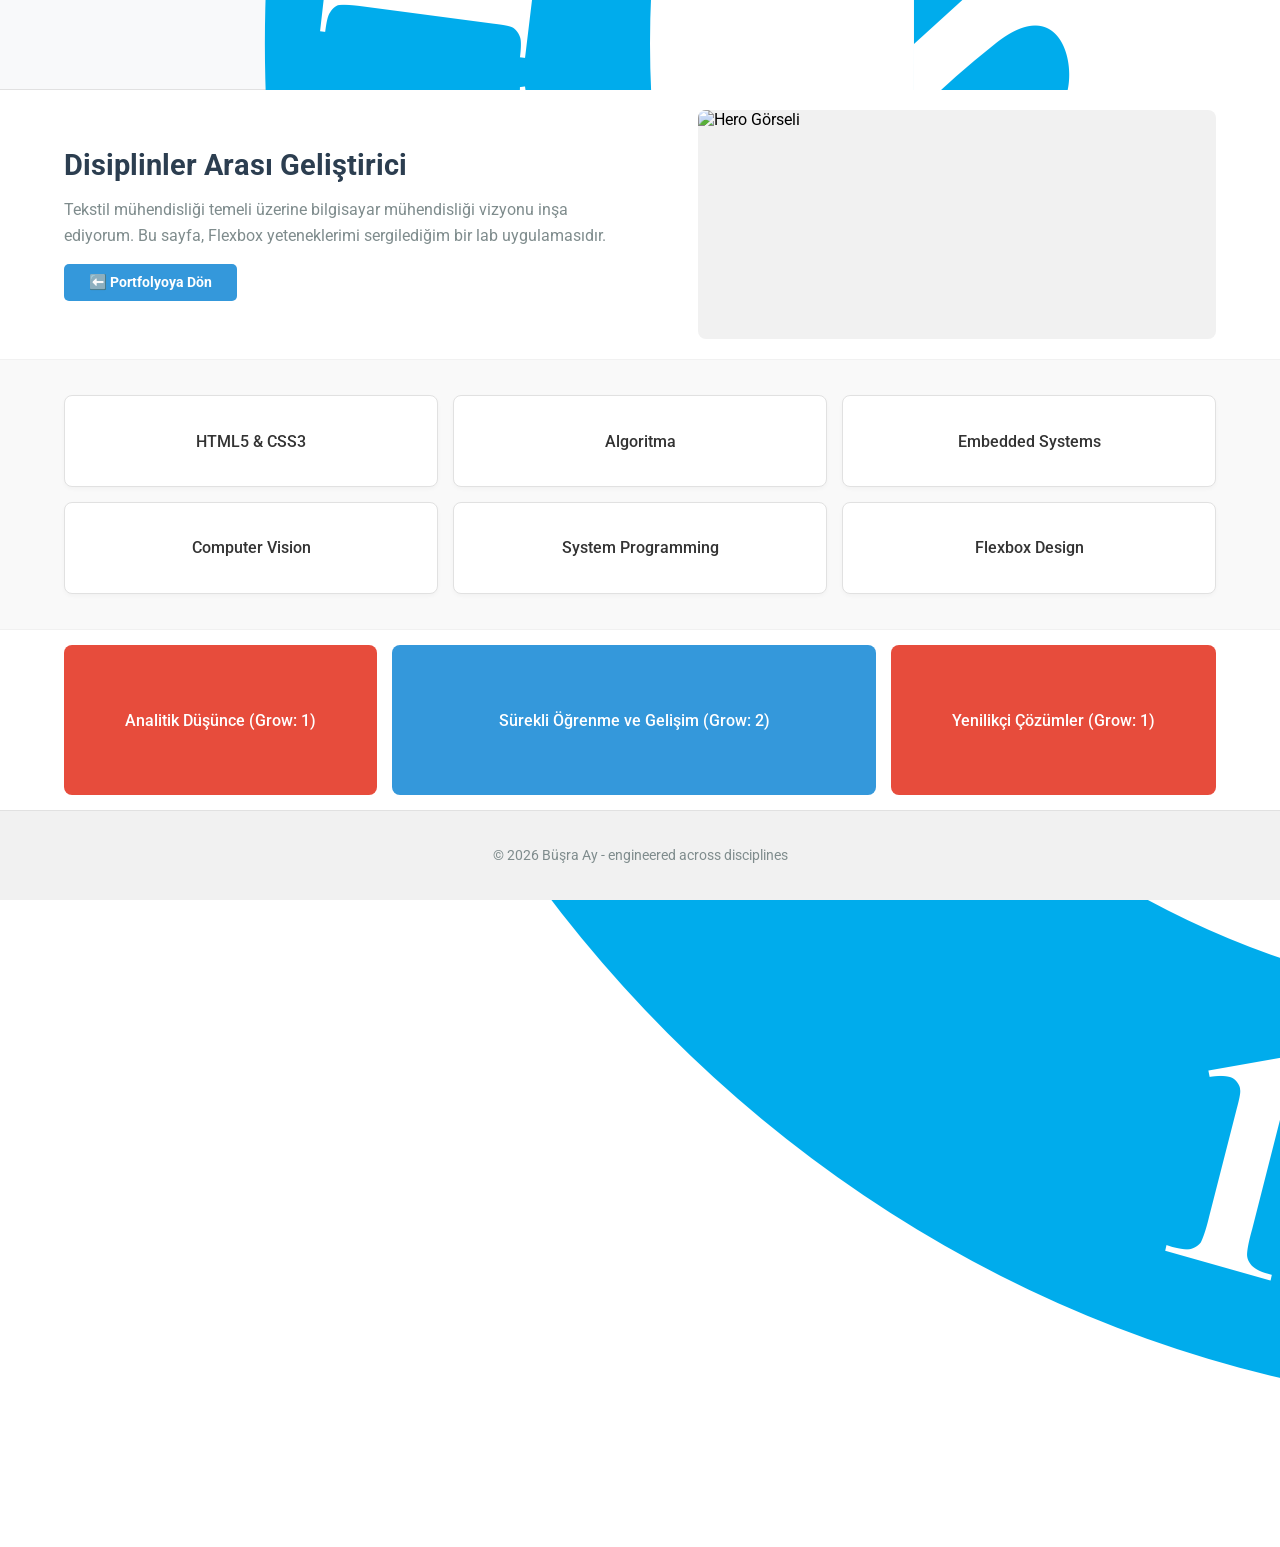
==== flexbox_odev/index.html @ cd92b3b5 "Update index.html" ====
<!DOCTYPE html>
<html lang="tr">
<head>
    <meta charset="UTF-8">
    <meta name="viewport" content="width=device-width, initial-scale=1.0">
    <title>Flexbox Lab Uygulaması - Büşra Ay</title>
    <link rel="stylesheet" href="style.css">
    <link href="https://fonts.googleapis.com/css2?family=Roboto:wght@300;400;500;700&display=swap" rel="stylesheet">
</head>
<body>

    <div class="wrapper">
        
        <nav class="navbar">
            <div class="logo">
                <a href="../index.html">
                    <img src="marmara_logo.png" alt="Marmara Üniversitesi Logosu">
                </a>
            </div>
            <ul class="nav-links">
                <li><a href="../index.html">Ana Sayfa</a></li>
                <li><a href="../about.html">Hakkımda</a></li>
                <li><a href="../interests.html">İlgi Alanları</a></li>
                <li><a href="../contact.html">İletişim</a></li>
            </ul>
        </nav>

        <section class="hero">
            <div class="hero-content">
                <h1>Disiplinler Arası Geliştirici</h1>
                <p>Tekstil mühendisliği temeli üzerine bilgisayar mühendisliği vizyonu inşa ediyorum. Bu sayfa, Flexbox yeteneklerimi sergilediğim bir lab uygulamasıdır.</p>
                <a href="../index.html" class="back-btn">⬅️ Portfolyoya Dön</a>
            </div>
            <div class="hero-placeholder">
                <img src="hero-gorsel.jpg" alt="Hero Görseli">
            </div>
        </section>

        <section class="cards">
            <div class="card">HTML5 & CSS3</div>
            <div class="card">Algoritma</div>
            <div class="card">Embedded Systems</div>
            <div class="card">Computer Vision</div>
            <div class="card">System Programming</div>
            <div class="card">Flexbox Design</div>
        </section>

        <section class="grow-section">
            <div class="box1">Analitik Düşünce (Grow: 1)</div>
            <div class="box2">Sürekli Öğrenme ve Gelişim (Grow: 2)</div>
            <div class="box3">Yenilikçi Çözümler (Grow: 1)</div>
        </section>

        <footer class="footer">
            <p>&copy; 2026 Büşra Ay - engineered across disciplines</p>
        </footer>

    </div>

</body>
</html>
---- flexbox_odev/style.css ----
/* --- Genel Sıfırlama ve Modern Yazı Tipi --- */
* {
    margin: 0;
    padding: 0;
    box-sizing: border-box;
    font-family: 'Roboto', sans-serif;
}

/* --- GENEL ZORUNLU ŞART (WHITE THEME) --- */
.wrapper {
    display: flex;
    flex-direction: column; /* Dikey yerleşim */
    height: 100vh; /* Ekran yüksekliğine sığma */
    background-color: #ffffff; /* Ferah beyaz arka plan */
}

/* --- 1) NAVBAR (MODERN WHITE THEME) --- */
.navbar {
    display: flex;
    justify-content: space-between; /* Solda logo sağda linkler */
    align-items: center;
    height: 10vh;
    background-color: #f8f9fa; /* Hafif, açık gri arka plan */
    color: #333; /* Koyu metin */
    padding: 0 5%;
    border-bottom: 1px solid #e1e1e1; /* İnce bir ayrım çizgisi */
    box-shadow: 0 2px 4px rgba(0,0,0,0.05); /* Çok hafif gölge */
}

/* --- LOGO KISITLAMASI (Sihrin Gerçekleştiği Yer) --- */
.logo {
    display: flex;
    align-items: center;
    height: 7vh; /* Navbar'dan (10vh) daha küçük bir kutu açtık */
}

.logo img {
    height: 100%; /* Resim bu 7vh'lik kutuyu asla geçemez */
    width: auto; 
    object-fit: contain; /* Logonun orantılı küçülmesini garanti eder */
}

.nav-links {
    display: flex;
    list-style: none;
    gap: 25px;
}

.nav-links a {
    color: #333; /* Koyu metin */
    text-decoration: none;
    font-weight: 500;
    transition: color 0.3s ease;
}

.nav-links a:hover {
    color: #3498db; /* Üzerine gelince mavi olur */
}

/* --- 2) HERO (İki Kolon) --- */
.hero {
    display: flex;
    flex-direction: row;
    justify-content: space-between;
    align-items: stretch; /* Görsel kutusu yüksekliği esner */
    height: 30vh;
    background-color: #ffffff; /* Saf beyaz */
    padding: 20px 5%;
    border-bottom: 1px solid #f1f1f1;
}

.hero-content {
    flex-basis: 50%;
    display: flex;
    flex-direction: column;
    justify-content: center;
    align-items: flex-start;
    gap: 15px;
}

.hero-content h1 {
    font-weight: 700;
    color: #2c3e50;
    font-size: 1.8rem;
}

.hero-content p {
    color: #7f8c8d;
    line-height: 1.6;
    font-size: 1rem;
}

.hero-placeholder {
    flex-basis: 45%;
    background-color: #f1f1f1; /* Hafif açık gri görsel kutusu */
    display: flex;
    justify-content: center;
    align-items: center;
    overflow: hidden; /* Resim taşarsa gizler */
    border-radius: 8px; /* Hafif yuvarlama */
}

.hero-placeholder img {
    width: 100%;
    height: 100%;
    object-fit: cover; /* Fotoğrafı ezmeden o kutuya mükemmel sığdırır */
}

/* --- GERİ DÖN BUTONU TASARIMI --- */
.back-btn {
    display: inline-block;
    padding: 10px 25px;
    background-color: #3498db; /* Mavi */
    color: white;
    text-decoration: none;
    border-radius: 5px;
    font-weight: bold;
    transition: background-color 0.3s, transform 0.2s; /* Üzerine gelince efekt */
    font-size: 0.9rem;
}

.back-btn:hover {
    background-color: #2980b9; /* Üzerine gelince rengi biraz koyulaşır */
    transform: translateY(-2px); /* Hafifçe yukarı kalkar */
}

/* --- 3) KARTLAR BÖLÜMÜ (MODERN WHITE) --- */
.cards {
    display: flex;
    flex-wrap: wrap; /* Sığmazsa alt satıra geçer */
    gap: 15px; /* Gap kullanımı */
    height: 30vh;
    padding: 20px 5%;
    background-color: #f9f9f9; /* Çok hafif açık gri arka plan */
    align-content: center;
    justify-content: center;
    border-bottom: 1px solid #f1f1f1;
}

.card {
    background-color: #ffffff; /* Saf beyaz kartlar */
    color: #333; /* Koyu metin */
    display: flex;
    justify-content: center;
    align-items: center;
    flex: 1 1 calc(33.333% - 15px); /* 3 sütunlu yapı */
    height: 40%;
    border-radius: 8px;
    box-shadow: 0 2px 4px rgba(0,0,0,0.03); /* Çok hafif gölge */
    border: 1px solid #e1e1e1;
    font-weight: 500;
}

/* --- 4) FLEX GROW UYGULAMA (MODERN WHITE) --- */
.grow-section {
    display: flex;
    align-items: stretch; /* Yükseklik esner */
    height: 20vh;
    background-color: #ffffff; /* Saf beyaz */
    padding: 15px 5%;
    gap: 15px;
}

.box1, .box2, .box3 {
    display: flex;
    justify-content: center;
    align-items: center;
    color: white;
    text-align: center;
    padding: 15px;
    border-radius: 8px;
    font-weight: 500;
}

.box1 { flex-grow: 1; background-color: #e74c3c; } /* Kutu 1 - Coral */
.box2 { flex-grow: 2; background-color: #3498db; } /* Kutu 2 - Mavi (2 kat büyür) */
.box3 { flex-grow: 1; background-color: #e74c3c; } /* Kutu 3 - Coral */

/* --- 5) FOOTER (MODERN WHITE THEME) --- */
.footer {
    display: flex;
    justify-content: center; /* Yatay ortalama */
    align-items: center; /* Dikey ortalama */
    height: 10vh;
    background-color: #f1f1f1; /* Hafif açık gri arka plan */
    color: #7f8c8d; /* Koyu gri metin */
    border-top: 1px solid #e1e1e1;
    font-size: 0.9rem;
}
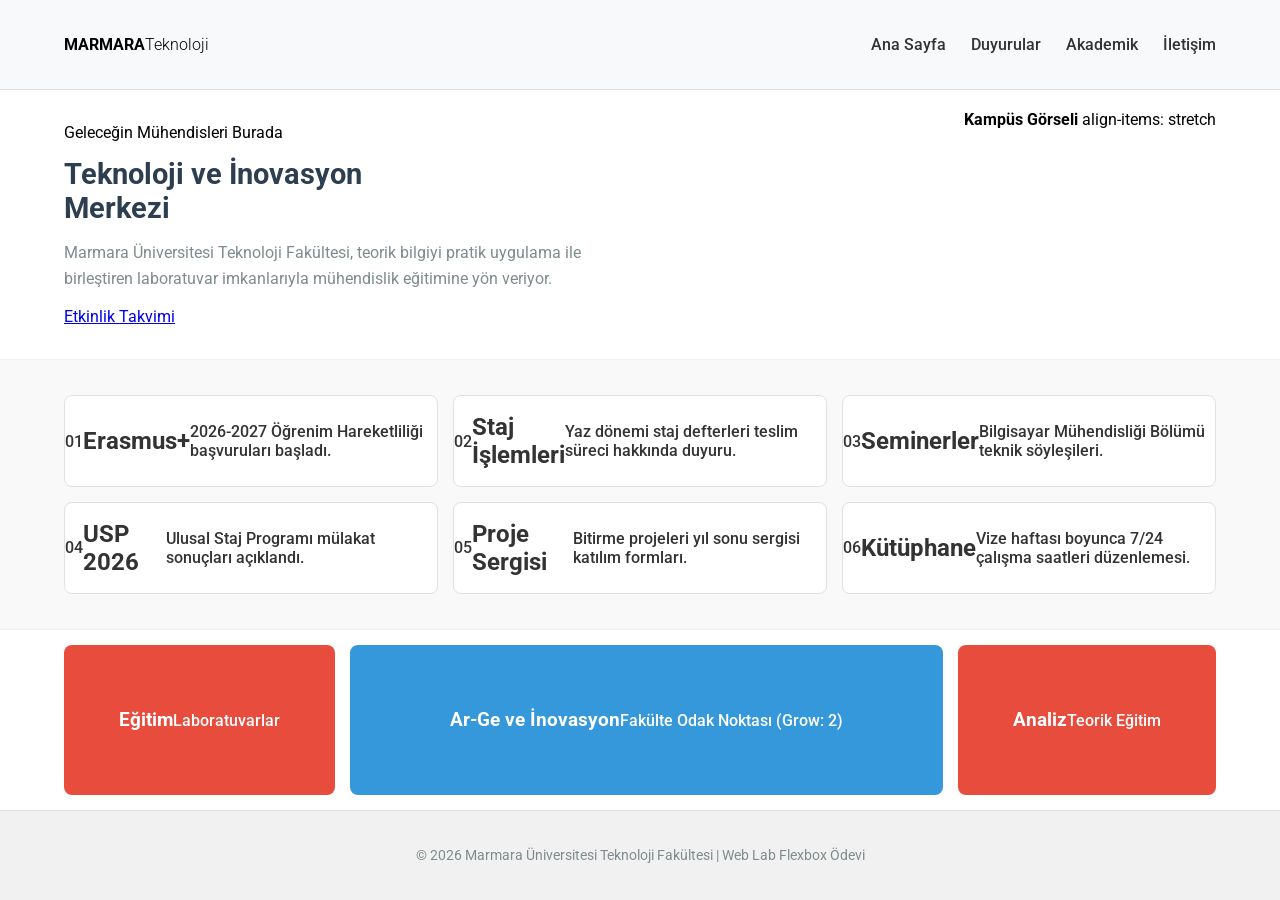
==== commit d2e49481: "Update index.html" ====
--- a/flexbox_odev/index.html
+++ b/flexbox_odev/index.html
@@ -3,59 +3,97 @@
 <head>
     <meta charset="UTF-8">
     <meta name="viewport" content="width=device-width, initial-scale=1.0">
-    <title>Flexbox Lab Uygulaması - Büşra Ay</title>
+    <title>Marmara Üniversitesi | Teknoloji Fakültesi Flexbox Lab</title>
     <link rel="stylesheet" href="style.css">
-    <link href="https://fonts.googleapis.com/css2?family=Roboto:wght@300;400;500;700&display=swap" rel="stylesheet">
+    <link href="https://fonts.googleapis.com/css2?family=Roboto:wght@300;400;500;700;900&display=swap" rel="stylesheet">
 </head>
 <body>
-
     <div class="wrapper">
         
         <nav class="navbar">
             <div class="logo">
-                <a href="../index.html">
-                    <img src="marmara_logo.png" alt="Marmara Üniversitesi Logosu">
+                <a href="../index.html" style="text-decoration: none; color: inherit;">
+                    <strong>MARMARA</strong> <span style="font-weight: 300;">Teknoloji</span>
                 </a>
             </div>
             <ul class="nav-links">
                 <li><a href="../index.html">Ana Sayfa</a></li>
-                <li><a href="../about.html">Hakkımda</a></li>
-                <li><a href="../interests.html">İlgi Alanları</a></li>
-                <li><a href="../contact.html">İletişim</a></li>
+                <li><a href="#">Duyurular</a></li>
+                <li><a href="#">Akademik</a></li>
+                <li><a href="#">İletişim</a></li>
             </ul>
         </nav>
 
         <section class="hero">
             <div class="hero-content">
-                <h1>Disiplinler Arası Geliştirici</h1>
-                <p>Tekstil mühendisliği temeli üzerine bilgisayar mühendisliği vizyonu inşa ediyorum. Bu sayfa, Flexbox yeteneklerimi sergilediğim bir lab uygulamasıdır.</p>
-                <a href="../index.html" class="back-btn">⬅️ Portfolyoya Dön</a>
+                <span class="hero-tag">Geleceğin Mühendisleri Burada</span>
+                <h1>Teknoloji ve İnovasyon <br>Merkezi</h1>
+                <p>
+                    Marmara Üniversitesi Teknoloji Fakültesi, teorik bilgiyi pratik uygulama ile 
+                    birleştiren laboratuvar imkanlarıyla mühendislik eğitimine yön veriyor.
+                </p>
+                <a href="#" class="hero-btn">Etkinlik Takvimi</a>
             </div>
-            <div class="hero-placeholder">
-                <img src="hero-gorsel.jpg" alt="Hero Görseli">
+            <div class="hero-visual">
+                <div class="placeholder-content">
+                    <strong>Kampüs Görseli</strong>
+                    <span>align-items: stretch</span>
+                </div>
             </div>
         </section>
 
         <section class="cards">
-            <div class="card">HTML5 & CSS3</div>
-            <div class="card">Algoritma</div>
-            <div class="card">Embedded Systems</div>
-            <div class="card">Computer Vision</div>
-            <div class="card">System Programming</div>
-            <div class="card">Flexbox Design</div>
+            <article class="card">
+                <span class="card-no">01</span>
+                <h2>Erasmus+</h2>
+                <p>2026-2027 Öğrenim Hareketliliği başvuruları başladı.</p>
+            </article>
+            <article class="card">
+                <span class="card-no">02</span>
+                <h2>Staj İşlemleri</h2>
+                <p>Yaz dönemi staj defterleri teslim süreci hakkında duyuru.</p>
+            </article>
+            <article class="card">
+                <span class="card-no">03</span>
+                <h2>Seminerler</h2>
+                <p>Bilgisayar Mühendisliği Bölümü teknik söyleşileri.</p>
+            </article>
+            <article class="card">
+                <span class="card-no">04</span>
+                <h2>USP 2026</h2>
+                <p>Ulusal Staj Programı mülakat sonuçları açıklandı.</p>
+            </article>
+            <article class="card">
+                <span class="card-no">05</span>
+                <h2>Proje Sergisi</h2>
+                <p>Bitirme projeleri yıl sonu sergisi katılım formları.</p>
+            </article>
+            <article class="card">
+                <span class="card-no">06</span>
+                <h2>Kütüphane</h2>
+                <p>Vize haftası boyunca 7/24 çalışma saatleri düzenlemesi.</p>
+            </article>
         </section>
 
         <section class="grow-section">
-            <div class="box1">Analitik Düşünce (Grow: 1)</div>
-            <div class="box2">Sürekli Öğrenme ve Gelişim (Grow: 2)</div>
-            <div class="box3">Yenilikçi Çözümler (Grow: 1)</div>
+            <div class="grow-box box1">
+                <h3>Eğitim</h3>
+                <p>Laboratuvarlar</p>
+            </div>
+            <div class="grow-box box2">
+                <h3>Ar-Ge ve İnovasyon</h3>
+                <p>Fakülte Odak Noktası (Grow: 2)</p>
+            </div>
+            <div class="grow-box box3">
+                <h3>Analiz</h3>
+                <p>Teorik Eğitim</p>
+            </div>
         </section>
 
         <footer class="footer">
-            <p>&copy; 2026 Büşra Ay - engineered across disciplines</p>
+            <p>© 2026 Marmara Üniversitesi Teknoloji Fakültesi | Web Lab Flexbox Ödevi</p>
         </footer>
 
     </div>
-
 </body>
 </html>
--- a/flexbox_odev/style.css
+++ b/flexbox_odev/style.css
@@ -1,4 +1,4 @@
-/* --- Genel Sıfırlama ve Modern Yazı Tipi --- */
+/* --- Genel Sıfırlama --- */
 * {
     margin: 0;
     padding: 0;
@@ -6,38 +6,43 @@
     font-family: 'Roboto', sans-serif;
 }
 
-/* --- GENEL ZORUNLU ŞART (WHITE THEME) --- */
+/* --- GENEL ZORUNLU ŞART (BEYAZ TEMA) --- */
 .wrapper {
     display: flex;
-    flex-direction: column; /* Dikey yerleşim */
-    height: 100vh; /* Ekran yüksekliğine sığma */
-    background-color: #ffffff; /* Ferah beyaz arka plan */
+    flex-direction: column;
+    height: 100vh;
+    background-color: #ffffff;
 }
 
-/* --- 1) NAVBAR (MODERN WHITE THEME) --- */
+/* --- 1) NAVBAR --- */
 .navbar {
     display: flex;
-    justify-content: space-between; /* Solda logo sağda linkler */
+    justify-content: space-between;
     align-items: center;
     height: 10vh;
-    background-color: #f8f9fa; /* Hafif, açık gri arka plan */
-    color: #333; /* Koyu metin */
+    background-color: #f8f9fa;
     padding: 0 5%;
-    border-bottom: 1px solid #e1e1e1; /* İnce bir ayrım çizgisi */
-    box-shadow: 0 2px 4px rgba(0,0,0,0.05); /* Çok hafif gölge */
+    border-bottom: 1px solid #e1e1e1;
+    box-shadow: 0 2px 4px rgba(0,0,0,0.05);
 }
 
-/* --- LOGO KISITLAMASI (Sihrin Gerçekleştiği Yer) --- */
+/* --- LOGO İÇİN KESİN VE BOZULMAZ ÇÖZÜM --- */
 .logo {
     display: flex;
     align-items: center;
-    height: 7vh; /* Navbar'dan (10vh) daha küçük bir kutu açtık */
+    height: 100%; /* Navbar'ın yüksekliğini alır */
+}
+
+.logo a {
+    display: flex;
+    align-items: center;
+    height: 100%;
 }
 
 .logo img {
-    height: 100%; /* Resim bu 7vh'lik kutuyu asla geçemez */
-    width: auto; 
-    object-fit: contain; /* Logonun orantılı küçülmesini garanti eder */
+    max-height: 7vh; /* Logo ne olursa olsun 7vh'den büyük olamaz! */
+    width: auto;
+    object-fit: contain;
 }
 
 .nav-links {
@@ -47,14 +52,14 @@
 }
 
 .nav-links a {
-    color: #333; /* Koyu metin */
+    color: #333;
     text-decoration: none;
     font-weight: 500;
-    transition: color 0.3s ease;
+    transition: color 0.3s;
 }
 
 .nav-links a:hover {
-    color: #3498db; /* Üzerine gelince mavi olur */
+    color: #3498db;
 }
 
 /* --- 2) HERO (İki Kolon) --- */
@@ -62,9 +67,9 @@
     display: flex;
     flex-direction: row;
     justify-content: space-between;
-    align-items: stretch; /* Görsel kutusu yüksekliği esner */
+    align-items: stretch;
     height: 30vh;
-    background-color: #ffffff; /* Saf beyaz */
+    background-color: #ffffff;
     padding: 20px 5%;
     border-bottom: 1px solid #f1f1f1;
 }
@@ -79,84 +84,79 @@
 }
 
 .hero-content h1 {
-    font-weight: 700;
+    font-size: 1.8rem;
     color: #2c3e50;
-    font-size: 1.8rem;
 }
 
 .hero-content p {
     color: #7f8c8d;
     line-height: 1.6;
-    font-size: 1rem;
+}
+
+/* GERİ DÖN BUTONU */
+.back-btn {
+    display: inline-block;
+    padding: 10px 20px;
+    background-color: #3498db;
+    color: white;
+    text-decoration: none;
+    border-radius: 5px;
+    font-weight: bold;
+    transition: background-color 0.3s;
+}
+
+.back-btn:hover {
+    background-color: #2980b9;
 }
 
 .hero-placeholder {
     flex-basis: 45%;
-    background-color: #f1f1f1; /* Hafif açık gri görsel kutusu */
+    background-color: #f1f1f1;
     display: flex;
     justify-content: center;
     align-items: center;
-    overflow: hidden; /* Resim taşarsa gizler */
-    border-radius: 8px; /* Hafif yuvarlama */
+    overflow: hidden;
+    border-radius: 8px;
 }
 
 .hero-placeholder img {
     width: 100%;
     height: 100%;
-    object-fit: cover; /* Fotoğrafı ezmeden o kutuya mükemmel sığdırır */
+    object-fit: cover;
 }
 
-/* --- GERİ DÖN BUTONU TASARIMI --- */
-.back-btn {
-    display: inline-block;
-    padding: 10px 25px;
-    background-color: #3498db; /* Mavi */
-    color: white;
-    text-decoration: none;
-    border-radius: 5px;
-    font-weight: bold;
-    transition: background-color 0.3s, transform 0.2s; /* Üzerine gelince efekt */
-    font-size: 0.9rem;
-}
-
-.back-btn:hover {
-    background-color: #2980b9; /* Üzerine gelince rengi biraz koyulaşır */
-    transform: translateY(-2px); /* Hafifçe yukarı kalkar */
-}
-
-/* --- 3) KARTLAR BÖLÜMÜ (MODERN WHITE) --- */
+/* --- 3) KARTLAR BÖLÜMÜ --- */
 .cards {
     display: flex;
-    flex-wrap: wrap; /* Sığmazsa alt satıra geçer */
-    gap: 15px; /* Gap kullanımı */
+    flex-wrap: wrap;
+    gap: 15px;
     height: 30vh;
     padding: 20px 5%;
-    background-color: #f9f9f9; /* Çok hafif açık gri arka plan */
+    background-color: #f9f9f9;
     align-content: center;
     justify-content: center;
     border-bottom: 1px solid #f1f1f1;
 }
 
 .card {
-    background-color: #ffffff; /* Saf beyaz kartlar */
-    color: #333; /* Koyu metin */
+    background-color: #ffffff;
+    color: #333;
     display: flex;
     justify-content: center;
     align-items: center;
-    flex: 1 1 calc(33.333% - 15px); /* 3 sütunlu yapı */
+    flex: 1 1 calc(33.333% - 15px);
     height: 40%;
     border-radius: 8px;
-    box-shadow: 0 2px 4px rgba(0,0,0,0.03); /* Çok hafif gölge */
     border: 1px solid #e1e1e1;
     font-weight: 500;
 }
 
-/* --- 4) FLEX GROW UYGULAMA (MODERN WHITE) --- */
+/* --- 4) FLEX GROW UYGULAMA --- */
 .grow-section {
     display: flex;
-    align-items: stretch; /* Yükseklik esner */
+    align-items: stretch;
     height: 20vh;
-    background-color: #ffffff; /* Saf beyaz */
+    background-color: #ffffff;
     padding: 15px 5%;
     gap: 15px;
 }
@@ -167,23 +167,23 @@
     align-items: center;
     color: white;
     text-align: center;
-    padding: 15px;
+    padding: 10px;
     border-radius: 8px;
     font-weight: 500;
 }
 
-.box1 { flex-grow: 1; background-color: #e74c3c; } /* Kutu 1 - Coral */
-.box2 { flex-grow: 2; background-color: #3498db; } /* Kutu 2 - Mavi (2 kat büyür) */
-.box3 { flex-grow: 1; background-color: #e74c3c; } /* Kutu 3 - Coral */
+.box1 { flex-grow: 1; background-color: #e74c3c; }
+.box2 { flex-grow: 2; background-color: #3498db; }
+.box3 { flex-grow: 1; background-color: #e74c3c; }
 
-/* --- 5) FOOTER (MODERN WHITE THEME) --- */
+/* --- 5) FOOTER --- */
 .footer {
     display: flex;
-    justify-content: center; /* Yatay ortalama */
-    align-items: center; /* Dikey ortalama */
+    justify-content: center;
+    align-items: center;
     height: 10vh;
-    background-color: #f1f1f1; /* Hafif açık gri arka plan */
-    color: #7f8c8d; /* Koyu gri metin */
+    background-color: #f1f1f1;
+    color: #7f8c8d;
     border-top: 1px solid #e1e1e1;
     font-size: 0.9rem;
 }
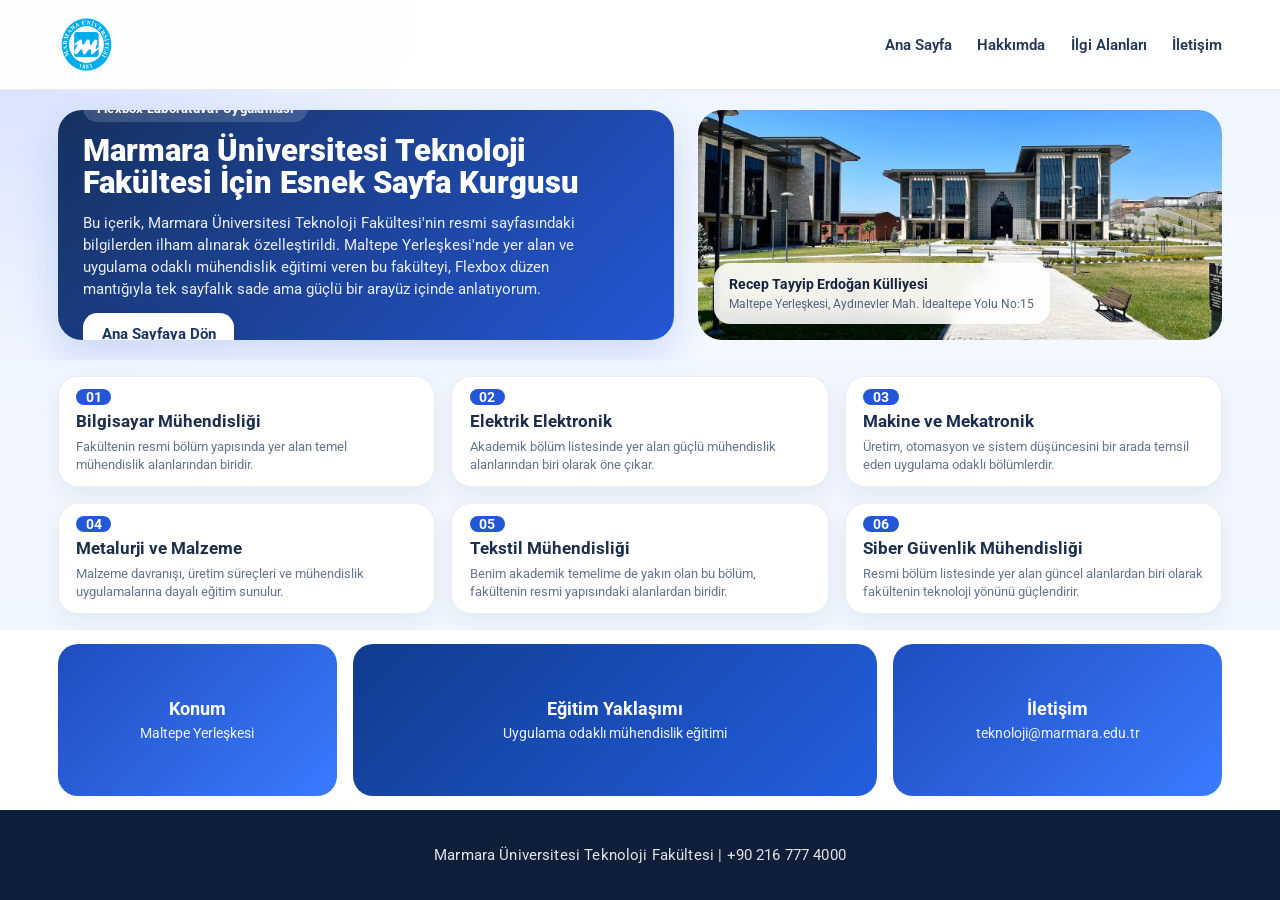
==== commit af66eb29: "Update index.html" ====
--- a/flexbox_odev/index.html
+++ b/flexbox_odev/index.html
@@ -3,41 +3,44 @@
 <head>
     <meta charset="UTF-8">
     <meta name="viewport" content="width=device-width, initial-scale=1.0">
-    <title>Marmara Üniversitesi | Teknoloji Fakültesi Flexbox Lab</title>
+    <title>Flexbox Lab Uygulaması - Büşra Ay</title>
     <link rel="stylesheet" href="style.css">
     <link href="https://fonts.googleapis.com/css2?family=Roboto:wght@300;400;500;700;900&display=swap" rel="stylesheet">
 </head>
 <body>
     <div class="wrapper">
-        
         <nav class="navbar">
             <div class="logo">
-                <a href="../index.html" style="text-decoration: none; color: inherit;">
-                    <strong>MARMARA</strong> <span style="font-weight: 300;">Teknoloji</span>
+                <a href="../index.html">
+                    <img src="marmara_logo.png" alt="Marmara Üniversitesi Logosu">
                 </a>
             </div>
             <ul class="nav-links">
                 <li><a href="../index.html">Ana Sayfa</a></li>
-                <li><a href="#">Duyurular</a></li>
-                <li><a href="#">Akademik</a></li>
-                <li><a href="#">İletişim</a></li>
+                <li><a href="../about.html">Hakkımda</a></li>
+                <li><a href="../interests.html">İlgi Alanları</a></li>
+                <li><a href="../contact.html">İletişim</a></li>
             </ul>
         </nav>
 
         <section class="hero">
             <div class="hero-content">
-                <span class="hero-tag">Geleceğin Mühendisleri Burada</span>
-                <h1>Teknoloji ve İnovasyon <br>Merkezi</h1>
+                <span class="hero-tag">Flexbox Laboratuvar Uygulaması</span>
+                <h1>Marmara Üniversitesi Teknoloji Fakültesi İçin Esnek Sayfa Kurgusu</h1>
                 <p>
-                    Marmara Üniversitesi Teknoloji Fakültesi, teorik bilgiyi pratik uygulama ile 
-                    birleştiren laboratuvar imkanlarıyla mühendislik eğitimine yön veriyor.
+                    Bu içerik, Marmara Üniversitesi Teknoloji Fakültesi'nin resmi sayfasındaki
+                    bilgilerden ilham alınarak özelleştirildi. Maltepe Yerleşkesi'nde yer alan ve
+                    uygulama odaklı mühendislik eğitimi veren bu fakülteyi, Flexbox düzen mantığıyla
+                    tek sayfalık sade ama güçlü bir arayüz içinde anlatıyorum.
                 </p>
-                <a href="#" class="hero-btn">Etkinlik Takvimi</a>
+                <a href="../index.html" class="back-btn">Ana Sayfaya Dön</a>
             </div>
+
             <div class="hero-visual">
-                <div class="placeholder-content">
-                    <strong>Kampüs Görseli</strong>
-                    <span>align-items: stretch</span>
+                <img src="hero-gorsel.jpg" alt="Marmara Üniversitesi kampüs görseli">
+                <div class="hero-note">
+                    <strong>Recep Tayyip Erdoğan Külliyesi</strong>
+                    <span>Maltepe Yerleşkesi, Aydınevler Mah. İdealtepe Yolu No:15</span>
                 </div>
             </div>
         </section>
@@ -45,55 +48,54 @@
         <section class="cards">
             <article class="card">
                 <span class="card-no">01</span>
-                <h2>Erasmus+</h2>
-                <p>2026-2027 Öğrenim Hareketliliği başvuruları başladı.</p>
+                <h2>Bilgisayar Mühendisliği</h2>
+                <p>Fakültenin resmi bölüm yapısında yer alan temel mühendislik alanlarından biridir.</p>
             </article>
             <article class="card">
                 <span class="card-no">02</span>
-                <h2>Staj İşlemleri</h2>
-                <p>Yaz dönemi staj defterleri teslim süreci hakkında duyuru.</p>
+                <h2>Elektrik Elektronik</h2>
+                <p>Akademik bölüm listesinde yer alan güçlü mühendislik alanlarından biri olarak öne çıkar.</p>
             </article>
             <article class="card">
                 <span class="card-no">03</span>
-                <h2>Seminerler</h2>
-                <p>Bilgisayar Mühendisliği Bölümü teknik söyleşileri.</p>
+                <h2>Makine ve Mekatronik</h2>
+                <p>Üretim, otomasyon ve sistem düşüncesini bir arada temsil eden uygulama odaklı bölümlerdir.</p>
             </article>
             <article class="card">
                 <span class="card-no">04</span>
-                <h2>USP 2026</h2>
-                <p>Ulusal Staj Programı mülakat sonuçları açıklandı.</p>
+                <h2>Metalurji ve Malzeme</h2>
+                <p>Malzeme davranışı, üretim süreçleri ve mühendislik uygulamalarına dayalı eğitim sunulur.</p>
             </article>
             <article class="card">
                 <span class="card-no">05</span>
-                <h2>Proje Sergisi</h2>
-                <p>Bitirme projeleri yıl sonu sergisi katılım formları.</p>
+                <h2>Tekstil Mühendisliği</h2>
+                <p>Benim akademik temelime de yakın olan bu bölüm, fakültenin resmi yapısındaki alanlardan biridir.</p>
             </article>
             <article class="card">
                 <span class="card-no">06</span>
-                <h2>Kütüphane</h2>
-                <p>Vize haftası boyunca 7/24 çalışma saatleri düzenlemesi.</p>
+                <h2>Siber Güvenlik Mühendisliği</h2>
+                <p>Resmi bölüm listesinde yer alan güncel alanlardan biri olarak fakültenin teknoloji yönünü güçlendirir.</p>
             </article>
         </section>
 
         <section class="grow-section">
             <div class="grow-box box1">
-                <h3>Eğitim</h3>
-                <p>Laboratuvarlar</p>
+                <h3>Konum</h3>
+                <p>Maltepe Yerleşkesi</p>
             </div>
             <div class="grow-box box2">
-                <h3>Ar-Ge ve İnovasyon</h3>
-                <p>Fakülte Odak Noktası (Grow: 2)</p>
+                <h3>Eğitim Yaklaşımı</h3>
+                <p>Uygulama odaklı mühendislik eğitimi</p>
             </div>
             <div class="grow-box box3">
-                <h3>Analiz</h3>
-                <p>Teorik Eğitim</p>
+                <h3>İletişim</h3>
+                <p>teknoloji@marmara.edu.tr</p>
             </div>
         </section>
 
         <footer class="footer">
-            <p>© 2026 Marmara Üniversitesi Teknoloji Fakültesi | Web Lab Flexbox Ödevi</p>
+            <p>Marmara Üniversitesi Teknoloji Fakültesi | +90 216 777 4000</p>
         </footer>
-
     </div>
 </body>
 </html>
--- a/flexbox_odev/style.css
+++ b/flexbox_odev/style.css
@@ -1,4 +1,3 @@
-/* --- Genel Sıfırlama --- */
 * {
     margin: 0;
     padding: 0;
@@ -6,33 +5,32 @@
     font-family: 'Roboto', sans-serif;
 }
 
-/* --- GENEL ZORUNLU ŞART (BEYAZ TEMA) --- */
+body {
+    background:
+        radial-gradient(circle at top left, rgba(43, 92, 230, 0.14), transparent 28%),
+        linear-gradient(180deg, #eef4ff 0%, #ffffff 100%);
+    color: #17233c;
+}
+
 .wrapper {
     display: flex;
     flex-direction: column;
     height: 100vh;
-    background-color: #ffffff;
-}
-
-/* --- 1) NAVBAR --- */
+    overflow: hidden;
+}
+
 .navbar {
     display: flex;
     justify-content: space-between;
     align-items: center;
     height: 10vh;
-    background-color: #f8f9fa;
-    padding: 0 5%;
-    border-bottom: 1px solid #e1e1e1;
-    box-shadow: 0 2px 4px rgba(0,0,0,0.05);
-}
-
-/* --- LOGO İÇİN KESİN VE BOZULMAZ ÇÖZÜM --- */
-.logo {
-    display: flex;
-    align-items: center;
-    height: 100%; /* Navbar'ın yüksekliğini alır */
-}
-
+    padding: 0 4.5vw;
+    background: rgba(255, 255, 255, 0.92);
+    border-bottom: 1px solid rgba(23, 35, 60, 0.08);
+    backdrop-filter: blur(10px);
+}
+
+.logo,
 .logo a {
     display: flex;
     align-items: center;
@@ -40,150 +38,330 @@
 }
 
 .logo img {
-    max-height: 7vh; /* Logo ne olursa olsun 7vh'den büyük olamaz! */
+    max-height: 6.4vh;
     width: auto;
     object-fit: contain;
 }
 
 .nav-links {
     display: flex;
+    align-items: center;
     list-style: none;
-    gap: 25px;
+    gap: 1.6rem;
 }
 
 .nav-links a {
-    color: #333;
     text-decoration: none;
-    font-weight: 500;
-    transition: color 0.3s;
+    color: #253556;
+    font-size: 0.96rem;
+    font-weight: 600;
+    transition: color 0.25s ease;
 }
 
 .nav-links a:hover {
-    color: #3498db;
-}
-
-/* --- 2) HERO (İki Kolon) --- */
+    color: #2457d6;
+}
+
 .hero {
     display: flex;
     flex-direction: row;
     justify-content: space-between;
     align-items: stretch;
     height: 30vh;
-    background-color: #ffffff;
-    padding: 20px 5%;
-    border-bottom: 1px solid #f1f1f1;
+    padding: 2.2vh 4.5vw;
+    gap: 1.5rem;
+}
+
+.hero-content,
+.hero-visual {
+    border-radius: 1.5rem;
+    overflow: hidden;
 }
 
 .hero-content {
-    flex-basis: 50%;
+    flex: 1 1 54%;
     display: flex;
     flex-direction: column;
     justify-content: center;
     align-items: flex-start;
-    gap: 15px;
+    gap: 0.8rem;
+    padding: 1.4rem 1.6rem;
+    background: linear-gradient(135deg, #16315f 0%, #2457d6 100%);
+    color: #ffffff;
+    box-shadow: 0 18px 40px rgba(36, 87, 214, 0.18);
+}
+
+.hero-tag {
+    display: inline-flex;
+    align-items: center;
+    justify-content: center;
+    padding: 0.4rem 0.85rem;
+    border-radius: 999px;
+    background: rgba(255, 255, 255, 0.16);
+    font-size: 0.82rem;
+    font-weight: 700;
+    letter-spacing: 0.02em;
 }
 
 .hero-content h1 {
-    font-size: 1.8rem;
-    color: #2c3e50;
+    font-size: clamp(1.6rem, 2.4vw, 2.7rem);
+    line-height: 1.05;
+    font-weight: 900;
 }
 
 .hero-content p {
-    color: #7f8c8d;
-    line-height: 1.6;
-}
-
-/* GERİ DÖN BUTONU */
+    max-width: 92%;
+    font-size: 0.95rem;
+    line-height: 1.45;
+    color: rgba(255, 255, 255, 0.9);
+}
+
 .back-btn {
-    display: inline-block;
-    padding: 10px 20px;
-    background-color: #3498db;
-    color: white;
+    display: inline-flex;
+    align-items: center;
+    justify-content: center;
+    padding: 0.78rem 1.15rem;
+    border-radius: 0.9rem;
+    background: #ffffff;
+    color: #193566;
     text-decoration: none;
-    border-radius: 5px;
-    font-weight: bold;
-    transition: background-color 0.3s;
-}
-
-.back-btn:hover {
-    background-color: #2980b9;
-}
-
-.hero-placeholder {
-    flex-basis: 45%;
-    background-color: #f1f1f1;
-    display: flex;
-    justify-content: center;
-    align-items: center;
-    overflow: hidden;
-    border-radius: 8px;
-}
-
-.hero-placeholder img {
+    font-size: 0.92rem;
+    font-weight: 700;
+    box-shadow: 0 10px 24px rgba(18, 30, 59, 0.18);
+}
+
+.hero-visual {
+    flex: 1 1 46%;
+    display: flex;
+    justify-content: center;
+    align-items: stretch;
+    position: relative;
+    background: #dfe8fb;
+    min-width: 0;
+}
+
+.hero-visual img {
     width: 100%;
     height: 100%;
     object-fit: cover;
 }
 
-/* --- 3) KARTLAR BÖLÜMÜ --- */
+.hero-note {
+    position: absolute;
+    left: 1rem;
+    bottom: 1rem;
+    display: flex;
+    flex-direction: column;
+    gap: 0.2rem;
+    padding: 0.8rem 0.95rem;
+    border-radius: 1rem;
+    background: rgba(255, 255, 255, 0.88);
+    color: #17233c;
+    backdrop-filter: blur(8px);
+}
+
+.hero-note strong {
+    font-size: 0.9rem;
+}
+
+.hero-note span {
+    font-size: 0.78rem;
+    color: #53627e;
+}
+
 .cards {
     display: flex;
     flex-wrap: wrap;
-    gap: 15px;
+    justify-content: center;
+    align-content: center;
+    gap: 1rem;
     height: 30vh;
-    padding: 20px 5%;
-    background-color: #f9f9f9;
-    align-content: center;
-    justify-content: center;
-    border-bottom: 1px solid #f1f1f1;
+    padding: 1.8vh 4.5vw;
+    background: rgba(241, 246, 255, 0.88);
 }
 
 .card {
-    background-color: #ffffff;
-    color: #333;
-    display: flex;
-    justify-content: center;
-    align-items: center;
-    flex: 1 1 calc(33.333% - 15px);
-    height: 40%;
-    border-radius: 8px;
-    border: 1px solid #e1e1e1;
-    font-weight: 500;
-}
-
-/* --- 4) FLEX GROW UYGULAMA --- */
+    flex: 1 1 calc(33.333% - 1rem);
+    min-width: 210px;
+    height: calc(50% - 0.5rem);
+    display: flex;
+    flex-direction: column;
+    justify-content: center;
+    align-items: flex-start;
+    gap: 0.42rem;
+    padding: 1rem 1.1rem;
+    border-radius: 1.25rem;
+    background: #ffffff;
+    border: 1px solid rgba(23, 35, 60, 0.08);
+    box-shadow: 0 10px 24px rgba(23, 35, 60, 0.06);
+}
+
+.card-no {
+    display: inline-flex;
+    align-items: center;
+    justify-content: center;
+    min-width: 2.2rem;
+    height: 2.2rem;
+    border-radius: 0.8rem;
+    background: #2457d6;
+    color: #ffffff;
+    font-size: 0.86rem;
+    font-weight: 700;
+}
+
+.card h2 {
+    font-size: 1.05rem;
+    color: #1c2d4c;
+}
+
+.card p {
+    font-size: 0.82rem;
+    line-height: 1.38;
+    color: #65748d;
+}
+
 .grow-section {
     display: flex;
+    flex-direction: row;
     align-items: stretch;
+    justify-content: space-between;
+    gap: 1rem;
     height: 20vh;
-    background-color: #ffffff;
-    padding: 15px 5%;
-    gap: 15px;
-}
-
-.box1, .box2, .box3 {
-    display: flex;
-    justify-content: center;
-    align-items: center;
-    color: white;
+    padding: 1.6vh 4.5vw;
+    background: #ffffff;
+}
+
+.grow-box {
+    display: flex;
+    flex-direction: column;
+    justify-content: center;
+    align-items: center;
     text-align: center;
-    padding: 10px;
-    border-radius: 8px;
-    font-weight: 500;
-}
-
-.box1 { flex-grow: 1; background-color: #e74c3c; }
-.box2 { flex-grow: 2; background-color: #3498db; }
-.box3 { flex-grow: 1; background-color: #e74c3c; }
-
-/* --- 5) FOOTER --- */
+    color: #ffffff;
+    border-radius: 1.25rem;
+    padding: 1rem;
+}
+
+.grow-box h3 {
+    font-size: 1.15rem;
+    margin-bottom: 0.35rem;
+}
+
+.grow-box p {
+    font-size: 0.9rem;
+    opacity: 0.92;
+}
+
+.box1 {
+    flex-grow: 1;
+    background: linear-gradient(135deg, #1f4dbf 0%, #3a7bff 100%);
+}
+
+.box2 {
+    flex-grow: 2;
+    background: linear-gradient(135deg, #103b8f 0%, #235fdf 100%);
+}
+
+.box3 {
+    flex-grow: 1;
+    background: linear-gradient(135deg, #1f4dbf 0%, #3a7bff 100%);
+}
+
 .footer {
     display: flex;
     justify-content: center;
     align-items: center;
     height: 10vh;
-    background-color: #f1f1f1;
-    color: #7f8c8d;
-    border-top: 1px solid #e1e1e1;
-    font-size: 0.9rem;
-}
+    padding: 0 2rem;
+    background: #0f1e39;
+    color: rgba(255, 255, 255, 0.88);
+    font-size: 0.94rem;
+    letter-spacing: 0.01em;
+}
+
+@media (max-width: 1100px) {
+    .hero-content h1 {
+        font-size: 1.8rem;
+    }
+
+    .hero-content p,
+    .card p {
+        font-size: 0.78rem;
+    }
+
+    .nav-links {
+        gap: 1rem;
+    }
+}
+
+@media (max-width: 900px) {
+    .wrapper {
+        height: auto;
+        min-height: 100vh;
+        overflow: visible;
+    }
+
+    .navbar,
+    .hero,
+    .cards,
+    .grow-section,
+    .footer {
+        height: auto;
+        min-height: unset;
+    }
+
+    .navbar,
+    .hero,
+    .cards,
+    .grow-section {
+        padding-top: 1.2rem;
+        padding-bottom: 1.2rem;
+    }
+
+    .hero {
+        flex-direction: column;
+    }
+
+    .hero-content,
+    .hero-visual {
+        min-height: 220px;
+    }
+
+    .cards {
+        justify-content: stretch;
+    }
+
+    .card {
+        flex-basis: calc(50% - 0.5rem);
+        height: 150px;
+    }
+
+    .grow-section {
+        flex-direction: column;
+    }
+
+    .grow-box {
+        min-height: 110px;
+    }
+}
+
+@media (max-width: 640px) {
+    .navbar {
+        flex-direction: column;
+        justify-content: center;
+        gap: 0.8rem;
+    }
+
+    .nav-links {
+        flex-wrap: wrap;
+        justify-content: center;
+    }
+
+    .card {
+        flex-basis: 100%;
+    }
+
+    .hero-content h1 {
+        font-size: 1.55rem;
+    }
+}
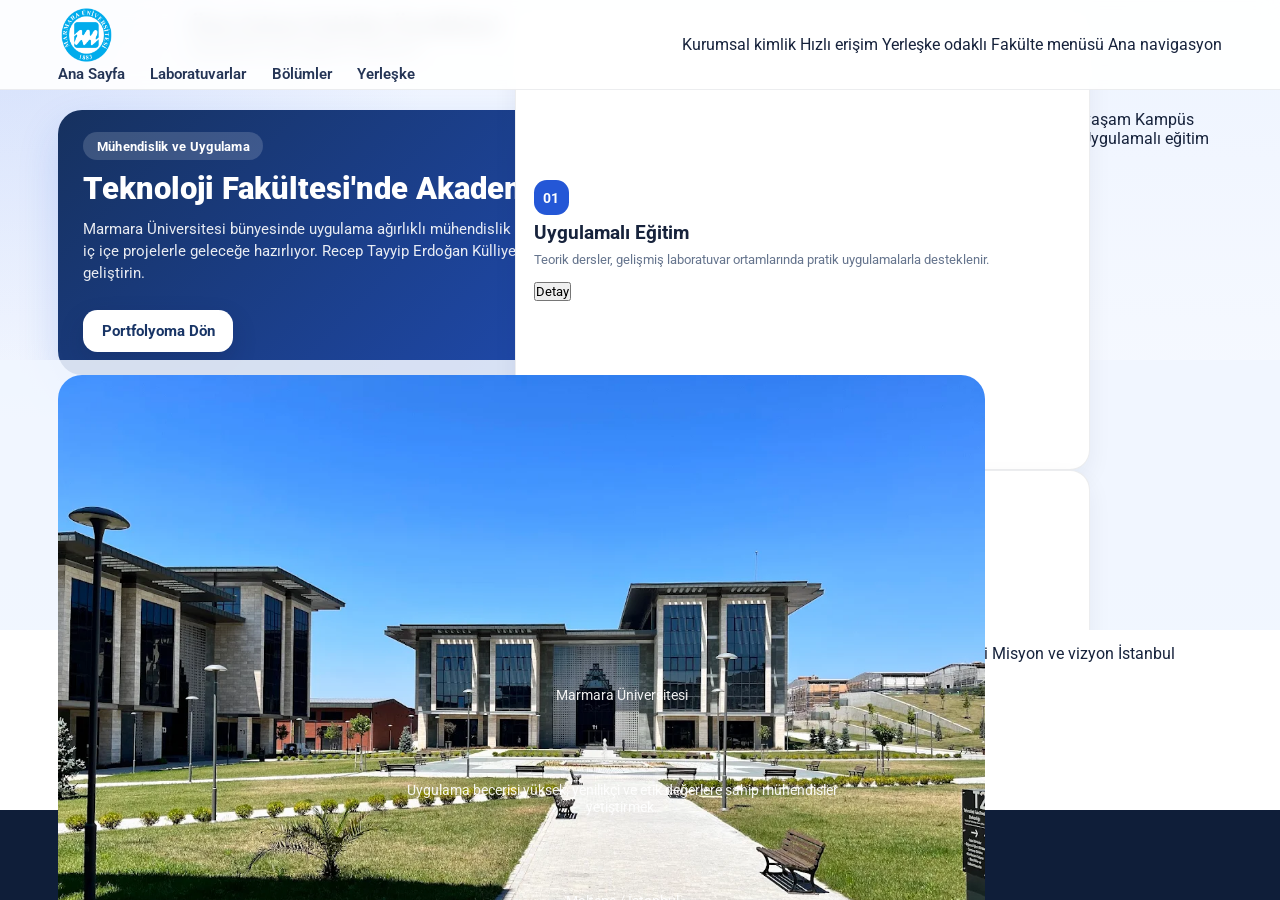
==== commit 755d40ab: "Update index.html" ====
--- a/flexbox_odev/index.html
+++ b/flexbox_odev/index.html
@@ -3,98 +3,180 @@
 <head>
     <meta charset="UTF-8">
     <meta name="viewport" content="width=device-width, initial-scale=1.0">
-    <title>Flexbox Lab Uygulaması - Büşra Ay</title>
+    <title>Marmara Üniversitesi | Teknoloji Fakültesi Tanıtımı</title>
     <link rel="stylesheet" href="style.css">
     <link href="https://fonts.googleapis.com/css2?family=Roboto:wght@300;400;500;700;900&display=swap" rel="stylesheet">
 </head>
 <body>
     <div class="wrapper">
         <nav class="navbar">
-            <div class="logo">
-                <a href="../index.html">
-                    <img src="marmara_logo.png" alt="Marmara Üniversitesi Logosu">
-                </a>
+            <div class="nav-main">
+                <div class="logo">
+                    <a href="../index.html">
+                        <img src="marmara_logo.png" alt="Marmara Üniversitesi Logosu">
+                    </a>
+                </div>
+                <ul class="nav-links">
+                    <li><a href="../index.html">Ana Sayfa</a></li>
+                    <li><a href="../index.html#lablar">Laboratuvarlar</a></li>
+                    <li><a href="#">Bölümler</a></li>
+                    <li><a href="#">Yerleşke</a></li>
+                </ul>
             </div>
-            <ul class="nav-links">
-                <li><a href="../index.html">Ana Sayfa</a></li>
-                <li><a href="../about.html">Hakkımda</a></li>
-                <li><a href="../interests.html">İlgi Alanları</a></li>
-                <li><a href="../contact.html">İletişim</a></li>
-            </ul>
+            <div class="nav-meta">
+                <span class="meta-pill">Kurumsal kimlik</span>
+                <span class="meta-pill">Hızlı erişim</span>
+                <span class="meta-pill">Yerleşke odaklı</span>
+                <span class="meta-pill">Fakülte menüsü</span>
+                <span class="meta-pill">Ana navigasyon</span>
+            </div>
         </nav>
 
         <section class="hero">
-            <div class="hero-content">
-                <span class="hero-tag">Flexbox Laboratuvar Uygulaması</span>
-                <h1>Marmara Üniversitesi Teknoloji Fakültesi İçin Esnek Sayfa Kurgusu</h1>
-                <p>
-                    Bu içerik, Marmara Üniversitesi Teknoloji Fakültesi'nin resmi sayfasındaki
-                    bilgilerden ilham alınarak özelleştirildi. Maltepe Yerleşkesi'nde yer alan ve
-                    uygulama odaklı mühendislik eğitimi veren bu fakülteyi, Flexbox düzen mantığıyla
-                    tek sayfalık sade ama güçlü bir arayüz içinde anlatıyorum.
-                </p>
-                <a href="../index.html" class="back-btn">Ana Sayfaya Dön</a>
+            <div class="hero-main">
+                <div class="hero-content">
+                    <span class="hero-tag">Mühendislik ve Uygulama</span>
+                    <h1>Teknoloji Fakültesi'nde Akademik Yaşam</h1>
+                    <p>
+                        Marmara Üniversitesi bünyesinde uygulama ağırlıklı mühendislik eğitimi veren 
+                        Teknoloji Fakültesi, öğrencilerini sanayi ile iç içe projelerle geleceğe hazırlıyor. 
+                        Recep Tayyip Erdoğan Külliyesi'ndeki modern sınıflarımızda teknik vizyonunuzu geliştirin.
+                    </p>
+                    <div class="hero-lines" aria-hidden="true">
+                        <span></span>
+                        <span></span>
+                    </div>
+                    <a href="../index.html" class="back-btn">Portfolyoma Dön</a>
+                </div>
+
+                <div class="hero-visual">
+                    <img src="hero-gorsel.jpg" alt="Marmara Üniversitesi Kampüs">
+                    <div class="hero-note">
+                        <strong>Bilgi Notu</strong>
+                        <span>Teknoloji Fakültesi, M.T.O.K. kontenjanı ile mesleki eğitimi destekler.</span>
+                    </div>
+                </div>
             </div>
-
-            <div class="hero-visual">
-                <img src="hero-gorsel.jpg" alt="Marmara Üniversitesi kampüs görseli">
-                <div class="hero-note">
-                    <strong>Recep Tayyip Erdoğan Külliyesi</strong>
-                    <span>Maltepe Yerleşkesi, Aydınevler Mah. İdealtepe Yolu No:15</span>
-                </div>
+            <div class="hero-meta">
+                <span class="meta-pill">Akademik yaşam</span>
+                <span class="meta-pill">Kampüs atmosferi</span>
+                <span class="meta-pill">Uygulamalı eğitim</span>
             </div>
         </section>
 
         <section class="cards">
-            <article class="card">
-                <span class="card-no">01</span>
-                <h2>Bilgisayar Mühendisliği</h2>
-                <p>Fakültenin resmi bölüm yapısında yer alan temel mühendislik alanlarından biridir.</p>
-            </article>
-            <article class="card">
-                <span class="card-no">02</span>
-                <h2>Elektrik Elektronik</h2>
-                <p>Akademik bölüm listesinde yer alan güçlü mühendislik alanlarından biri olarak öne çıkar.</p>
-            </article>
-            <article class="card">
-                <span class="card-no">03</span>
-                <h2>Makine ve Mekatronik</h2>
-                <p>Üretim, otomasyon ve sistem düşüncesini bir arada temsil eden uygulama odaklı bölümlerdir.</p>
-            </article>
-            <article class="card">
-                <span class="card-no">04</span>
-                <h2>Metalurji ve Malzeme</h2>
-                <p>Malzeme davranışı, üretim süreçleri ve mühendislik uygulamalarına dayalı eğitim sunulur.</p>
-            </article>
-            <article class="card">
-                <span class="card-no">05</span>
-                <h2>Tekstil Mühendisliği</h2>
-                <p>Benim akademik temelime de yakın olan bu bölüm, fakültenin resmi yapısındaki alanlardan biridir.</p>
-            </article>
-            <article class="card">
-                <span class="card-no">06</span>
-                <h2>Siber Güvenlik Mühendisliği</h2>
-                <p>Resmi bölüm listesinde yer alan güncel alanlardan biri olarak fakültenin teknoloji yönünü güçlendirir.</p>
-            </article>
+            <div class="section-head">
+                <h2>Öne Çıkan Fakülte Özellikleri</h2>
+                <div class="section-head-pills">
+                    <span class="meta-pill">Akademik yapı</span>
+                    <span class="meta-pill">Öğrenci deneyimi</span>
+                </div>
+            </div>
+            <div class="cards-grid">
+                <article class="card">
+                    <span class="card-no">01</span>
+                    <h3>Uygulamalı Eğitim</h3>
+                    <p>Teorik dersler, gelişmiş laboratuvar ortamlarında pratik uygulamalarla desteklenir.</p>
+                    <div class="card-lines" aria-hidden="true">
+                        <span></span>
+                        <span></span>
+                    </div>
+                    <button class="mini-btn" type="button">Detay</button>
+                </article>
+                <article class="card">
+                    <span class="card-no">02</span>
+                    <h3>7+1 Eğitim Modeli</h3>
+                    <p>Öğrencilerimiz eğitimlerinin son dönemini tam zamanlı olarak sanayi kuruluşlarında geçirir.</p>
+                    <div class="card-lines" aria-hidden="true">
+                        <span></span>
+                        <span></span>
+                    </div>
+                    <button class="mini-btn" type="button">Model</button>
+                </article>
+                <article class="card">
+                    <span class="card-no">03</span>
+                    <h3>Bölüm Çeşitliliği</h3>
+                    <p>Bilgisayardan Tekstile, Mekatronikten Metalurjiye kadar geniş bir mühendislik yelpazesi sunulur.</p>
+                    <div class="card-lines" aria-hidden="true">
+                        <span></span>
+                        <span></span>
+                    </div>
+                    <button class="mini-btn" type="button">Bölümler</button>
+                </article>
+                <article class="card">
+                    <span class="card-no">04</span>
+                    <h3>Modern Yerleşke</h3>
+                    <p>Maltepe'deki yeni külliyede dijital kütüphane ve sosyal alanlarla kampüs hayatı sunulur.</p>
+                    <div class="card-lines" aria-hidden="true">
+                        <span></span>
+                        <span></span>
+                    </div>
+                    <button class="mini-btn" type="button">Yerleşke</button>
+                </article>
+                <article class="card">
+                    <span class="card-no">05</span>
+                    <h3>Çift Anadal (ÇAP)</h3>
+                    <p>Başarılı öğrencilerimiz, fakültemizdeki farklı mühendislik dallarında ikinci diploma alabilir.</p>
+                    <div class="card-lines" aria-hidden="true">
+                        <span></span>
+                        <span></span>
+                    </div>
+                    <button class="mini-btn" type="button">Fırsatlar</button>
+                </article>
+                <article class="card">
+                    <span class="card-no">06</span>
+                    <h3>Teknik Projeler</h3>
+                    <p>TÜBİTAK ve TEKNOFEST odaklı öğrenci takımları ile proje geliştirme imkanı sağlanır.</p>
+                    <div class="card-lines" aria-hidden="true">
+                        <span></span>
+                        <span></span>
+                    </div>
+                    <button class="mini-btn" type="button">Projeler</button>
+                </article>
+            </div>
+            <div class="cards-meta">
+                <span class="meta-pill">6 bilgi kartı</span>
+                <span class="meta-pill">Kısa tanıtım metni</span>
+                <span class="meta-pill">Düzenli çoklu yerleşim</span>
+                <span class="meta-pill">Özet görünüm</span>
+            </div>
         </section>
 
         <section class="grow-section">
-            <div class="grow-box box1">
-                <h3>Konum</h3>
-                <p>Maltepe Yerleşkesi</p>
+            <div class="section-head">
+                <h2>Temel Fakülte Bilgileri</h2>
+                <div class="section-head-pills">
+                    <span class="meta-pill">Kurumsal çerçeve</span>
+                    <span class="meta-pill">Vizyon odağı</span>
+                    <span class="meta-pill">Konum bilgisi</span>
+                </div>
             </div>
-            <div class="grow-box box2">
-                <h3>Eğitim Yaklaşımı</h3>
-                <p>Uygulama odaklı mühendislik eğitimi</p>
+            <div class="grow-main">
+                <div class="grow-box box1">
+                    <h3>Kuruluş</h3>
+                    <p>Marmara Üniversitesi</p>
+                    <button class="mini-btn light-btn" type="button">Kurumsal</button>
+                </div>
+                <div class="grow-box box2">
+                    <h3>Vizyonumuz</h3>
+                    <p>Uygulama becerisi yüksek, yenilikçi ve etik değerlere sahip mühendisler yetiştirmek.</p>
+                    <button class="mini-btn success-btn" type="button">Yaklaşım</button>
+                </div>
+                <div class="grow-box box3">
+                    <h3>Konum</h3>
+                    <p>Maltepe / İstanbul</p>
+                    <button class="mini-btn warm-btn" type="button">Konum</button>
+                </div>
             </div>
-            <div class="grow-box box3">
-                <h3>İletişim</h3>
-                <p>teknoloji@marmara.edu.tr</p>
+            <div class="grow-meta">
+                <span class="meta-pill">Kuruluş bilgisi</span>
+                <span class="meta-pill">Misyon ve vizyon</span>
+                <span class="meta-pill">İstanbul yerleşkesi</span>
             </div>
         </section>
 
         <footer class="footer">
-            <p>Marmara Üniversitesi Teknoloji Fakültesi | +90 216 777 4000</p>
+            <p>Marmara Üniversitesi Teknoloji Fakültesi Tanıtım Sayfası | Web Programlama Lab</p>
         </footer>
     </div>
 </body>
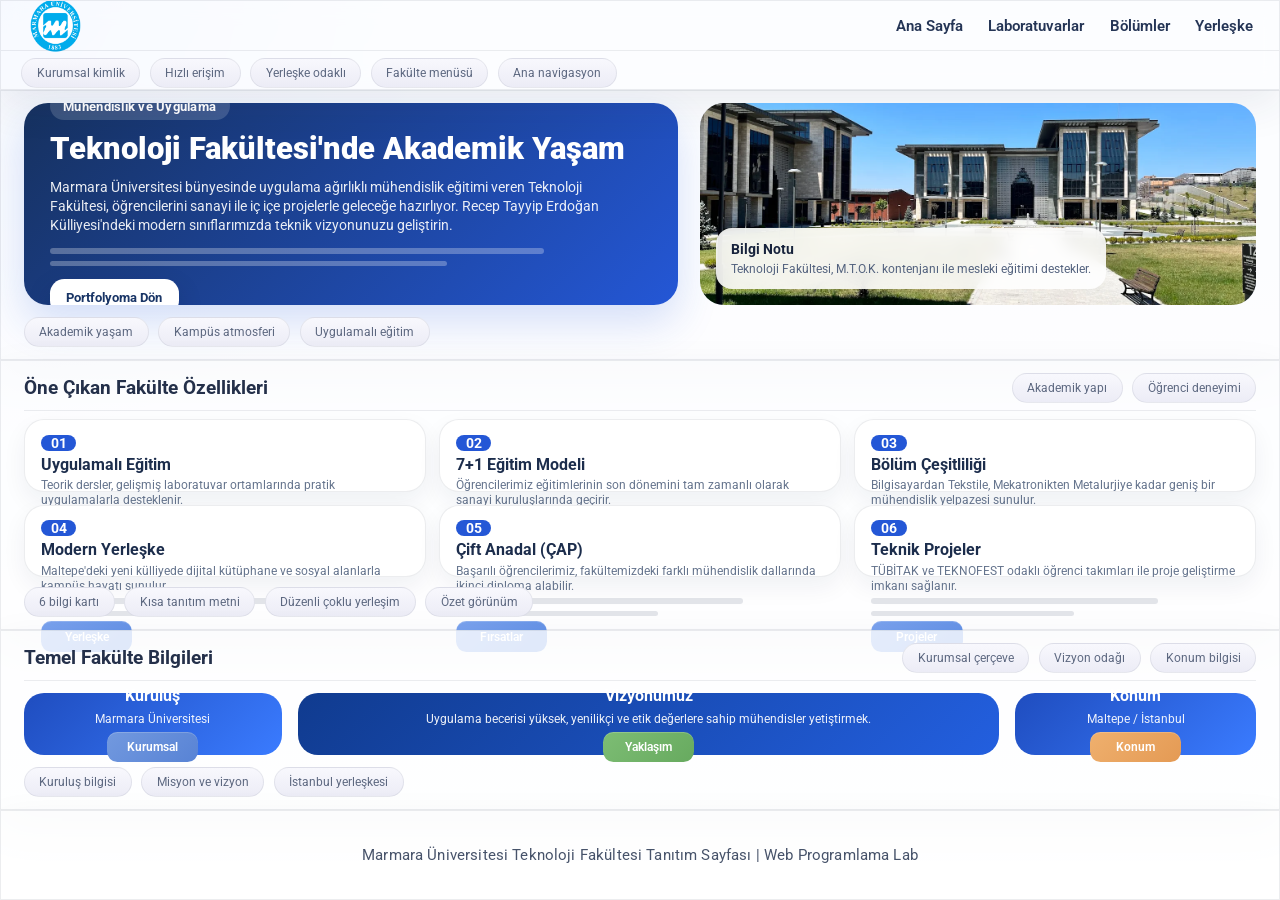
==== commit 831863a8: "Update index.html" ====
--- a/flexbox_odev/index.html
+++ b/flexbox_odev/index.html
@@ -37,11 +37,13 @@
                 <div class="hero-content">
                     <span class="hero-tag">Mühendislik ve Uygulama</span>
                     <h1>Teknoloji Fakültesi'nde Akademik Yaşam</h1>
+                   
                     <p>
                         Marmara Üniversitesi bünyesinde uygulama ağırlıklı mühendislik eğitimi veren 
                         Teknoloji Fakültesi, öğrencilerini sanayi ile iç içe projelerle geleceğe hazırlıyor. 
                         Recep Tayyip Erdoğan Külliyesi'ndeki modern sınıflarımızda teknik vizyonunuzu geliştirin.
                     </p>
+                    
                     <div class="hero-lines" aria-hidden="true">
                         <span></span>
                         <span></span>
--- a/flexbox_odev/style.css
+++ b/flexbox_odev/style.css
@@ -17,17 +17,49 @@
     flex-direction: column;
     height: 100vh;
     overflow: hidden;
+    padding: 0;
+    gap: 0;
 }
 
 .navbar {
     display: flex;
-    justify-content: space-between;
-    align-items: center;
+    flex-direction: column;
+    justify-content: space-between;
+    align-items: stretch;
     height: 10vh;
-    padding: 0 4.5vw;
-    background: rgba(255, 255, 255, 0.92);
+    padding: 0;
+    background: rgba(255, 255, 255, 0.82);
     border-bottom: 1px solid rgba(23, 35, 60, 0.08);
     backdrop-filter: blur(10px);
+    border: 1px solid rgba(23, 35, 60, 0.08);
+    border-radius: 0;
+    box-shadow: 0 16px 40px rgba(34, 47, 79, 0.08);
+    overflow: hidden;
+}
+
+.nav-main {
+    display: flex;
+    justify-content: space-between;
+    align-items: center;
+    min-height: 56%;
+    padding: 0.9vh 2vw;
+}
+
+.nav-meta,
+.hero-meta,
+.cards-meta,
+.grow-meta,
+.section-head-pills {
+    display: flex;
+    flex-wrap: wrap;
+    gap: 0.6rem;
+}
+
+.nav-meta {
+    min-height: 44%;
+    padding: 0.75vh 1.6vw;
+    border-top: 1px solid rgba(23, 35, 60, 0.08);
+    align-items: center;
 }
 
 .logo,
@@ -62,14 +94,42 @@
     color: #2457d6;
 }
 
+.meta-pill {
+    display: inline-flex;
+    align-items: center;
+    justify-content: center;
+    min-height: 1.9rem;
+    padding: 0.2rem 0.9rem;
+    border-radius: 999px;
+    background: linear-gradient(180deg, #f8f8fd 0%, #ececf6 100%);
+    border: 1px solid rgba(33, 44, 72, 0.08);
+    color: #5d6880;
+    font-size: 0.76rem;
+    white-space: nowrap;
+}
+
 .hero {
     display: flex;
+    flex-direction: column;
+    justify-content: space-between;
+    align-items: stretch;
+    height: 30vh;
+    padding: 1.3vh 1.8vw;
+    gap: 1vh;
+    background: rgba(255, 255, 255, 0.8);
+    border: 1px solid rgba(23, 35, 60, 0.08);
+    border-radius: 0;
+    box-shadow: 0 16px 40px rgba(34, 47, 79, 0.08);
+}
+
+.hero-main {
+    display: flex;
     flex-direction: row;
     justify-content: space-between;
     align-items: stretch;
-    height: 30vh;
-    padding: 2.2vh 4.5vw;
-    gap: 1.5rem;
+    min-height: 0;
+    flex: 1 1 auto;
+    gap: 1.4rem;
 }
 
 .hero-content,
@@ -111,21 +171,45 @@
 
 .hero-content p {
     max-width: 92%;
-    font-size: 0.95rem;
-    line-height: 1.45;
+    font-size: 0.88rem;
+    line-height: 1.36;
     color: rgba(255, 255, 255, 0.9);
+}
+
+.hero-lines,
+.card-lines {
+    display: flex;
+    flex-direction: column;
+    gap: 0.45rem;
+    width: 100%;
+}
+
+.hero-lines span,
+.card-lines span {
+    display: block;
+    height: 0.34rem;
+    border-radius: 999px;
+    background: rgba(255, 255, 255, 0.28);
+}
+
+.hero-lines span:first-child {
+    width: 82%;
+}
+
+.hero-lines span:last-child {
+    width: 66%;
 }
 
 .back-btn {
     display: inline-flex;
     align-items: center;
     justify-content: center;
-    padding: 0.78rem 1.15rem;
+    padding: 0.65rem 1.05rem;
     border-radius: 0.9rem;
     background: #ffffff;
     color: #193566;
     text-decoration: none;
-    font-size: 0.92rem;
+    font-size: 0.84rem;
     font-weight: 700;
     box-shadow: 0 10px 24px rgba(18, 30, 59, 0.18);
 }
@@ -169,27 +253,58 @@
     color: #53627e;
 }
 
+.hero-meta {
+    padding-top: 0.2rem;
+}
+
 .cards {
     display: flex;
+    flex-direction: column;
+    justify-content: space-between;
+    align-items: stretch;
+    height: 30vh;
+    padding: 1.3vh 1.8vw;
+    background: rgba(255, 255, 255, 0.8);
+    border: 1px solid rgba(23, 35, 60, 0.08);
+    border-radius: 0;
+    box-shadow: 0 16px 40px rgba(34, 47, 79, 0.08);
+}
+
+.section-head {
+    display: flex;
+    justify-content: space-between;
+    align-items: center;
+    gap: 1rem;
+    padding-bottom: 0.8vh;
+    border-bottom: 1px solid rgba(23, 35, 60, 0.08);
+}
+
+.section-head h2 {
+    font-size: 1.2rem;
+    color: #24304a;
+}
+
+.cards-grid {
+    display: flex;
     flex-wrap: wrap;
-    justify-content: center;
+    justify-content: space-between;
     align-content: center;
-    gap: 1rem;
-    height: 30vh;
-    padding: 1.8vh 4.5vw;
-    background: rgba(241, 246, 255, 0.88);
+    gap: 0.85rem;
+    min-height: 0;
+    flex: 1 1 auto;
+    padding: 0.85vh 0;
 }
 
 .card {
-    flex: 1 1 calc(33.333% - 1rem);
-    min-width: 210px;
-    height: calc(50% - 0.5rem);
-    display: flex;
-    flex-direction: column;
-    justify-content: center;
+    flex: 1 1 calc(33.333% - 0.85rem);
+    min-width: 180px;
+    height: calc(50% - 0.45rem);
+    display: flex;
+    flex-direction: column;
+    justify-content: flex-start;
     align-items: flex-start;
-    gap: 0.42rem;
-    padding: 1rem 1.1rem;
+    gap: 0.3rem;
+    padding: 0.9rem 1rem;
     border-radius: 1.25rem;
     background: #ffffff;
     border: 1px solid rgba(23, 35, 60, 0.08);
@@ -209,26 +324,72 @@
     font-weight: 700;
 }
 
-.card h2 {
-    font-size: 1.05rem;
+.card h3 {
+    font-size: 0.97rem;
     color: #1c2d4c;
 }
 
 .card p {
-    font-size: 0.82rem;
-    line-height: 1.38;
+    font-size: 0.72rem;
+    line-height: 1.28;
     color: #65748d;
 }
 
+.card-lines span {
+    background: rgba(36, 53, 86, 0.12);
+}
+
+.card-lines span:first-child {
+    width: 78%;
+}
+
+.card-lines span:last-child {
+    width: 55%;
+}
+
+.mini-btn {
+    display: inline-flex;
+    align-items: center;
+    justify-content: center;
+    min-width: 5.7rem;
+    padding: 0.48rem 0.95rem;
+    border-radius: 0.65rem;
+    background: linear-gradient(135deg, #7aa2ee 0%, #608fe5 100%);
+    color: #ffffff;
+    text-decoration: none;
+    font-size: 0.78rem;
+    font-weight: 600;
+    box-shadow: inset 0 1px 0 rgba(255, 255, 255, 0.18);
+    border: none;
+    cursor: default;
+}
+
+.cards-meta {
+    padding-top: 0.1rem;
+}
+
 .grow-section {
     display: flex;
+    flex-direction: column;
+    align-items: stretch;
+    justify-content: space-between;
+    gap: 0.75rem;
+    height: 20vh;
+    padding: 1.3vh 1.8vw;
+    background: rgba(255, 255, 255, 0.8);
+    border: 1px solid rgba(23, 35, 60, 0.08);
+    border-radius: 0;
+    box-shadow: 0 16px 40px rgba(34, 47, 79, 0.08);
+}
+
+.grow-main {
+    display: flex;
     flex-direction: row;
     align-items: stretch;
     justify-content: space-between;
     gap: 1rem;
-    height: 20vh;
-    padding: 1.6vh 4.5vw;
-    background: #ffffff;
+    min-height: 0;
+    flex: 1 1 auto;
 }
 
 .grow-box {
@@ -239,16 +400,16 @@
     text-align: center;
     color: #ffffff;
     border-radius: 1.25rem;
-    padding: 1rem;
+    padding: 0.9rem;
+    gap: 0.35rem;
 }
 
 .grow-box h3 {
-    font-size: 1.15rem;
-    margin-bottom: 0.35rem;
+    font-size: 1rem;
 }
 
 .grow-box p {
-    font-size: 0.9rem;
+    font-size: 0.78rem;
     opacity: 0.92;
 }
 
@@ -267,26 +428,41 @@
     background: linear-gradient(135deg, #1f4dbf 0%, #3a7bff 100%);
 }
 
+.light-btn {
+    background: linear-gradient(135deg, #7299df 0%, #5883d5 100%);
+}
+
+.success-btn {
+    background: linear-gradient(135deg, #7dbd74 0%, #67aa5f 100%);
+}
+
+.warm-btn {
+    background: linear-gradient(135deg, #efb06e 0%, #e49a54 100%);
+}
+
 .footer {
     display: flex;
     justify-content: center;
     align-items: center;
     height: 10vh;
     padding: 0 2rem;
-    background: #0f1e39;
-    color: rgba(255, 255, 255, 0.88);
+    background: rgba(255, 255, 255, 0.8);
+    color: #47536a;
     font-size: 0.94rem;
     letter-spacing: 0.01em;
+    border: 1px solid rgba(23, 35, 60, 0.08);
+    border-radius: 0;
+    box-shadow: 0 16px 40px rgba(34, 47, 79, 0.08);
 }
 
 @media (max-width: 1100px) {
     .hero-content h1 {
-        font-size: 1.8rem;
+        font-size: 1.55rem;
     }
 
     .hero-content p,
     .card p {
-        font-size: 0.78rem;
+        font-size: 0.72rem;
     }
 
     .nav-links {
@@ -318,8 +494,12 @@
         padding-bottom: 1.2rem;
     }
 
-    .hero {
+    .hero-main,
+    .nav-main,
+    .section-head,
+    .grow-main {
         flex-direction: column;
+        align-items: stretch;
     }
 
     .hero-content,
@@ -327,31 +507,17 @@
         min-height: 220px;
     }
 
-    .cards {
-        justify-content: stretch;
-    }
-
     .card {
         flex-basis: calc(50% - 0.5rem);
         height: 150px;
     }
 
-    .grow-section {
-        flex-direction: column;
-    }
-
     .grow-box {
         min-height: 110px;
     }
 }
 
 @media (max-width: 640px) {
-    .navbar {
-        flex-direction: column;
-        justify-content: center;
-        gap: 0.8rem;
-    }
-
     .nav-links {
         flex-wrap: wrap;
         justify-content: center;
@@ -364,4 +530,9 @@
     .hero-content h1 {
         font-size: 1.55rem;
     }
-}
+
+    .wrapper {
+        padding: 0.8rem;
+        gap: 0.8rem;
+    }
+}
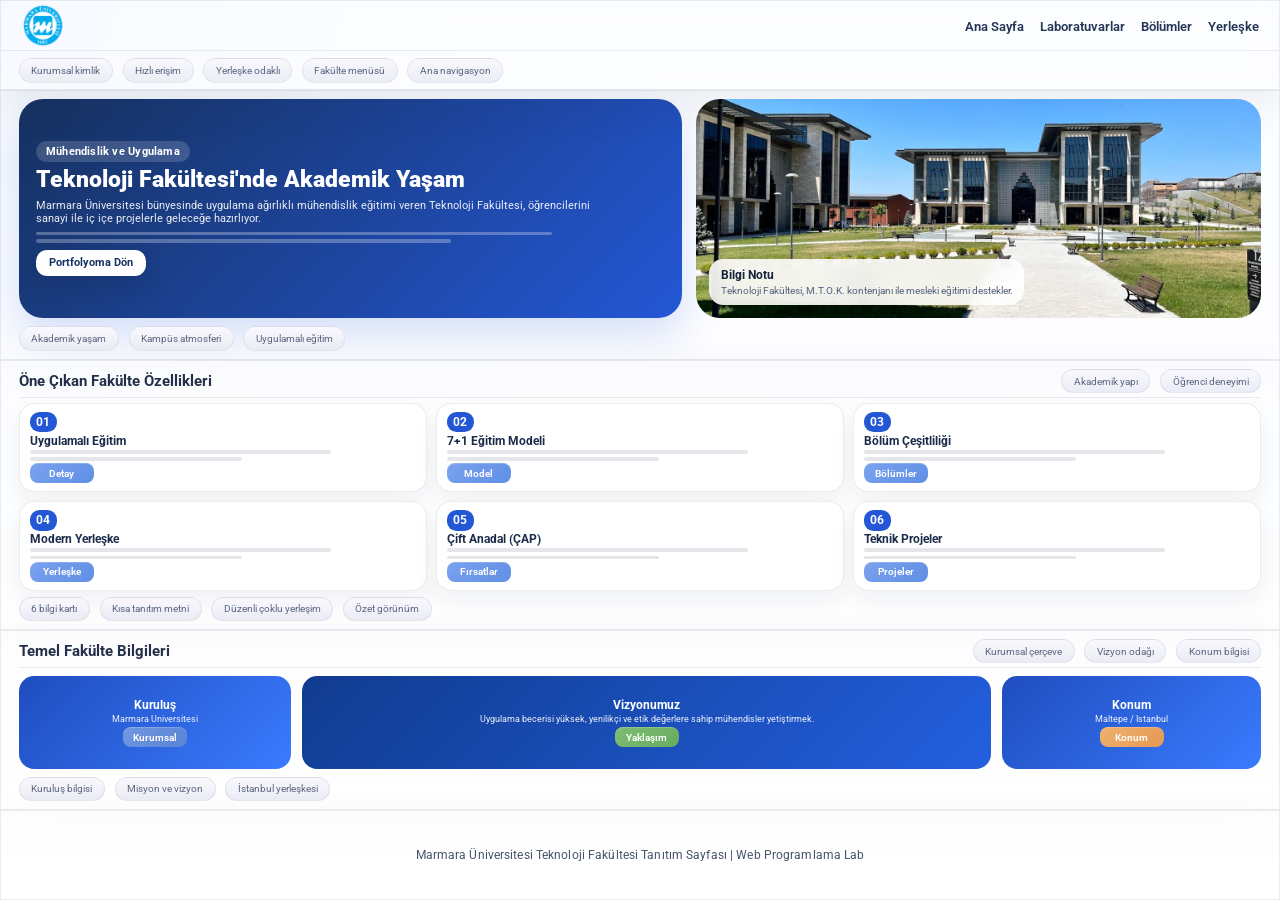
==== commit bf8a7747: "Update index.html" ====
--- a/flexbox_odev/index.html
+++ b/flexbox_odev/index.html
@@ -41,7 +41,6 @@
                     <p>
                         Marmara Üniversitesi bünyesinde uygulama ağırlıklı mühendislik eğitimi veren 
                         Teknoloji Fakültesi, öğrencilerini sanayi ile iç içe projelerle geleceğe hazırlıyor. 
-                        Recep Tayyip Erdoğan Külliyesi'ndeki modern sınıflarımızda teknik vizyonunuzu geliştirin.
                     </p>
                     
                     <div class="hero-lines" aria-hidden="true">
@@ -78,7 +77,7 @@
                 <article class="card">
                     <span class="card-no">01</span>
                     <h3>Uygulamalı Eğitim</h3>
-                    <p>Teorik dersler, gelişmiş laboratuvar ortamlarında pratik uygulamalarla desteklenir.</p>
+
                     <div class="card-lines" aria-hidden="true">
                         <span></span>
                         <span></span>
@@ -88,7 +87,7 @@
                 <article class="card">
                     <span class="card-no">02</span>
                     <h3>7+1 Eğitim Modeli</h3>
-                    <p>Öğrencilerimiz eğitimlerinin son dönemini tam zamanlı olarak sanayi kuruluşlarında geçirir.</p>
+
                     <div class="card-lines" aria-hidden="true">
                         <span></span>
                         <span></span>
@@ -98,7 +97,7 @@
                 <article class="card">
                     <span class="card-no">03</span>
                     <h3>Bölüm Çeşitliliği</h3>
-                    <p>Bilgisayardan Tekstile, Mekatronikten Metalurjiye kadar geniş bir mühendislik yelpazesi sunulur.</p>
+
                     <div class="card-lines" aria-hidden="true">
                         <span></span>
                         <span></span>
@@ -108,7 +107,7 @@
                 <article class="card">
                     <span class="card-no">04</span>
                     <h3>Modern Yerleşke</h3>
-                    <p>Maltepe'deki yeni külliyede dijital kütüphane ve sosyal alanlarla kampüs hayatı sunulur.</p>
+
                     <div class="card-lines" aria-hidden="true">
                         <span></span>
                         <span></span>
@@ -118,7 +117,7 @@
                 <article class="card">
                     <span class="card-no">05</span>
                     <h3>Çift Anadal (ÇAP)</h3>
-                    <p>Başarılı öğrencilerimiz, fakültemizdeki farklı mühendislik dallarında ikinci diploma alabilir.</p>
+
                     <div class="card-lines" aria-hidden="true">
                         <span></span>
                         <span></span>
@@ -128,7 +127,7 @@
                 <article class="card">
                     <span class="card-no">06</span>
                     <h3>Teknik Projeler</h3>
-                    <p>TÜBİTAK ve TEKNOFEST odaklı öğrenci takımları ile proje geliştirme imkanı sağlanır.</p>
+
                     <div class="card-lines" aria-hidden="true">
                         <span></span>
                         <span></span>
--- a/flexbox_odev/style.css
+++ b/flexbox_odev/style.css
@@ -42,7 +42,7 @@
     justify-content: space-between;
     align-items: center;
     min-height: 56%;
-    padding: 0.9vh 2vw;
+    padding: 0.55vh 1.6vw;
 }
 
 .nav-meta,
@@ -57,7 +57,7 @@
 
 .nav-meta {
     min-height: 44%;
-    padding: 0.75vh 1.6vw;
+    padding: 0.35vh 1.4vw;
     border-top: 1px solid rgba(23, 35, 60, 0.08);
     align-items: center;
 }
@@ -70,7 +70,7 @@
 }
 
 .logo img {
-    max-height: 6.4vh;
+    max-height: 4.8vh;
     width: auto;
     object-fit: contain;
 }
@@ -79,13 +79,13 @@
     display: flex;
     align-items: center;
     list-style: none;
-    gap: 1.6rem;
+    gap: 1rem;
 }
 
 .nav-links a {
     text-decoration: none;
     color: #253556;
-    font-size: 0.96rem;
+    font-size: 0.82rem;
     font-weight: 600;
     transition: color 0.25s ease;
 }
@@ -98,13 +98,13 @@
     display: inline-flex;
     align-items: center;
     justify-content: center;
-    min-height: 1.9rem;
-    padding: 0.2rem 0.9rem;
+    min-height: 1.55rem;
+    padding: 0.12rem 0.72rem;
     border-radius: 999px;
     background: linear-gradient(180deg, #f8f8fd 0%, #ececf6 100%);
     border: 1px solid rgba(33, 44, 72, 0.08);
     color: #5d6880;
-    font-size: 0.76rem;
+    font-size: 0.64rem;
     white-space: nowrap;
 }
 
@@ -114,8 +114,8 @@
     justify-content: space-between;
     align-items: stretch;
     height: 30vh;
-    padding: 1.3vh 1.8vw;
-    gap: 1vh;
+    padding: 0.9vh 1.4vw;
+    gap: 0.55vh;
     background: rgba(255, 255, 255, 0.8);
     border: 1px solid rgba(23, 35, 60, 0.08);
     border-radius: 0;
@@ -129,7 +129,7 @@
     align-items: stretch;
     min-height: 0;
     flex: 1 1 auto;
-    gap: 1.4rem;
+    gap: 0.9rem;
 }
 
 .hero-content,
@@ -144,8 +144,8 @@
     flex-direction: column;
     justify-content: center;
     align-items: flex-start;
-    gap: 0.8rem;
-    padding: 1.4rem 1.6rem;
+    gap: 0.42rem;
+    padding: 0.95rem 1.05rem;
     background: linear-gradient(135deg, #16315f 0%, #2457d6 100%);
     color: #ffffff;
     box-shadow: 0 18px 40px rgba(36, 87, 214, 0.18);
@@ -155,39 +155,43 @@
     display: inline-flex;
     align-items: center;
     justify-content: center;
-    padding: 0.4rem 0.85rem;
+    padding: 0.24rem 0.64rem;
     border-radius: 999px;
     background: rgba(255, 255, 255, 0.16);
-    font-size: 0.82rem;
+    font-size: 0.66rem;
     font-weight: 700;
     letter-spacing: 0.02em;
 }
 
 .hero-content h1 {
-    font-size: clamp(1.6rem, 2.4vw, 2.7rem);
-    line-height: 1.05;
+    font-size: clamp(1.15rem, 1.8vw, 1.75rem);
+    line-height: 1.02;
     font-weight: 900;
 }
 
 .hero-content p {
     max-width: 92%;
-    font-size: 0.88rem;
-    line-height: 1.36;
+    font-size: 0.68rem;
+    line-height: 1.22;
     color: rgba(255, 255, 255, 0.9);
+    display: -webkit-box;
+    -webkit-line-clamp: 4;
+    -webkit-box-orient: vertical;
+    overflow: hidden;
 }
 
 .hero-lines,
 .card-lines {
     display: flex;
     flex-direction: column;
-    gap: 0.45rem;
+    gap: 0.24rem;
     width: 100%;
 }
 
 .hero-lines span,
 .card-lines span {
     display: block;
-    height: 0.34rem;
+    height: 0.22rem;
     border-radius: 999px;
     background: rgba(255, 255, 255, 0.28);
 }
@@ -204,12 +208,12 @@
     display: inline-flex;
     align-items: center;
     justify-content: center;
-    padding: 0.65rem 1.05rem;
-    border-radius: 0.9rem;
+    padding: 0.42rem 0.82rem;
+    border-radius: 0.7rem;
     background: #ffffff;
     color: #193566;
     text-decoration: none;
-    font-size: 0.84rem;
+    font-size: 0.7rem;
     font-weight: 700;
     box-shadow: 0 10px 24px rgba(18, 30, 59, 0.18);
 }
@@ -232,24 +236,24 @@
 
 .hero-note {
     position: absolute;
-    left: 1rem;
-    bottom: 1rem;
+    left: 0.8rem;
+    bottom: 0.8rem;
     display: flex;
     flex-direction: column;
     gap: 0.2rem;
-    padding: 0.8rem 0.95rem;
-    border-radius: 1rem;
+    padding: 0.55rem 0.72rem;
+    border-radius: 0.9rem;
     background: rgba(255, 255, 255, 0.88);
     color: #17233c;
     backdrop-filter: blur(8px);
 }
 
 .hero-note strong {
-    font-size: 0.9rem;
+    font-size: 0.72rem;
 }
 
 .hero-note span {
-    font-size: 0.78rem;
+    font-size: 0.62rem;
     color: #53627e;
 }
 
@@ -263,7 +267,7 @@
     justify-content: space-between;
     align-items: stretch;
     height: 30vh;
-    padding: 1.3vh 1.8vw;
+    padding: 0.85vh 1.4vw;
     background: rgba(255, 255, 255, 0.8);
     border: 1px solid rgba(23, 35, 60, 0.08);
     border-radius: 0;
@@ -274,13 +278,13 @@
     display: flex;
     justify-content: space-between;
     align-items: center;
-    gap: 1rem;
-    padding-bottom: 0.8vh;
+    gap: 0.7rem;
+    padding-bottom: 0.45vh;
     border-bottom: 1px solid rgba(23, 35, 60, 0.08);
 }
 
 .section-head h2 {
-    font-size: 1.2rem;
+    font-size: 0.95rem;
     color: #24304a;
 }
 
@@ -289,23 +293,23 @@
     flex-wrap: wrap;
     justify-content: space-between;
     align-content: center;
-    gap: 0.85rem;
+    gap: 0.55rem;
     min-height: 0;
     flex: 1 1 auto;
-    padding: 0.85vh 0;
+    padding: 0.45vh 0;
 }
 
 .card {
-    flex: 1 1 calc(33.333% - 0.85rem);
-    min-width: 180px;
-    height: calc(50% - 0.45rem);
+    flex: 1 1 calc(33.333% - 0.55rem);
+    min-width: 0;
+    height: calc(50% - 0.3rem);
     display: flex;
     flex-direction: column;
     justify-content: flex-start;
     align-items: flex-start;
-    gap: 0.3rem;
-    padding: 0.9rem 1rem;
-    border-radius: 1.25rem;
+    gap: 0.16rem;
+    padding: 0.5rem 0.62rem;
+    border-radius: 0.95rem;
     background: #ffffff;
     border: 1px solid rgba(23, 35, 60, 0.08);
     box-shadow: 0 10px 24px rgba(23, 35, 60, 0.06);
@@ -315,24 +319,29 @@
     display: inline-flex;
     align-items: center;
     justify-content: center;
-    min-width: 2.2rem;
-    height: 2.2rem;
-    border-radius: 0.8rem;
+    min-width: 1.7rem;
+    height: 1.7rem;
+    border-radius: 0.6rem;
     background: #2457d6;
     color: #ffffff;
-    font-size: 0.86rem;
+    font-size: 0.72rem;
     font-weight: 700;
 }
 
 .card h3 {
-    font-size: 0.97rem;
+    font-size: 0.74rem;
     color: #1c2d4c;
+    line-height: 1.05;
 }
 
 .card p {
-    font-size: 0.72rem;
-    line-height: 1.28;
+    font-size: 0.58rem;
+    line-height: 1.14;
     color: #65748d;
+    display: -webkit-box;
+    -webkit-line-clamp: 3;
+    -webkit-box-orient: vertical;
+    overflow: hidden;
 }
 
 .card-lines span {
@@ -351,13 +360,13 @@
     display: inline-flex;
     align-items: center;
     justify-content: center;
-    min-width: 5.7rem;
-    padding: 0.48rem 0.95rem;
-    border-radius: 0.65rem;
+    min-width: 4rem;
+    padding: 0.28rem 0.62rem;
+    border-radius: 0.5rem;
     background: linear-gradient(135deg, #7aa2ee 0%, #608fe5 100%);
     color: #ffffff;
     text-decoration: none;
-    font-size: 0.78rem;
+    font-size: 0.6rem;
     font-weight: 600;
     box-shadow: inset 0 1px 0 rgba(255, 255, 255, 0.18);
     border: none;
@@ -373,9 +382,9 @@
     flex-direction: column;
     align-items: stretch;
     justify-content: space-between;
-    gap: 0.75rem;
+    gap: 0.45rem;
     height: 20vh;
-    padding: 1.3vh 1.8vw;
+    padding: 0.85vh 1.4vw;
     background: rgba(255, 255, 255, 0.8);
     border: 1px solid rgba(23, 35, 60, 0.08);
     border-radius: 0;
@@ -387,7 +396,7 @@
     flex-direction: row;
     align-items: stretch;
     justify-content: space-between;
-    gap: 1rem;
+    gap: 0.7rem;
     min-height: 0;
     flex: 1 1 auto;
 }
@@ -399,18 +408,23 @@
     align-items: center;
     text-align: center;
     color: #ffffff;
-    border-radius: 1.25rem;
-    padding: 0.9rem;
-    gap: 0.35rem;
+    border-radius: 0.95rem;
+    padding: 0.55rem;
+    gap: 0.16rem;
 }
 
 .grow-box h3 {
-    font-size: 1rem;
+    font-size: 0.74rem;
 }
 
 .grow-box p {
-    font-size: 0.78rem;
+    font-size: 0.58rem;
     opacity: 0.92;
+    line-height: 1.14;
+    display: -webkit-box;
+    -webkit-line-clamp: 3;
+    -webkit-box-orient: vertical;
+    overflow: hidden;
 }
 
 .box1 {
@@ -448,11 +462,18 @@
     padding: 0 2rem;
     background: rgba(255, 255, 255, 0.8);
     color: #47536a;
-    font-size: 0.94rem;
+    font-size: 0.72rem;
     letter-spacing: 0.01em;
     border: 1px solid rgba(23, 35, 60, 0.08);
     border-radius: 0;
     box-shadow: 0 16px 40px rgba(34, 47, 79, 0.08);
+}
+
+@media (min-width: 1200px) {
+    .wrapper {
+        max-width: 1440px;
+        margin: 0 auto;
+    }
 }
 
 @media (max-width: 1100px) {
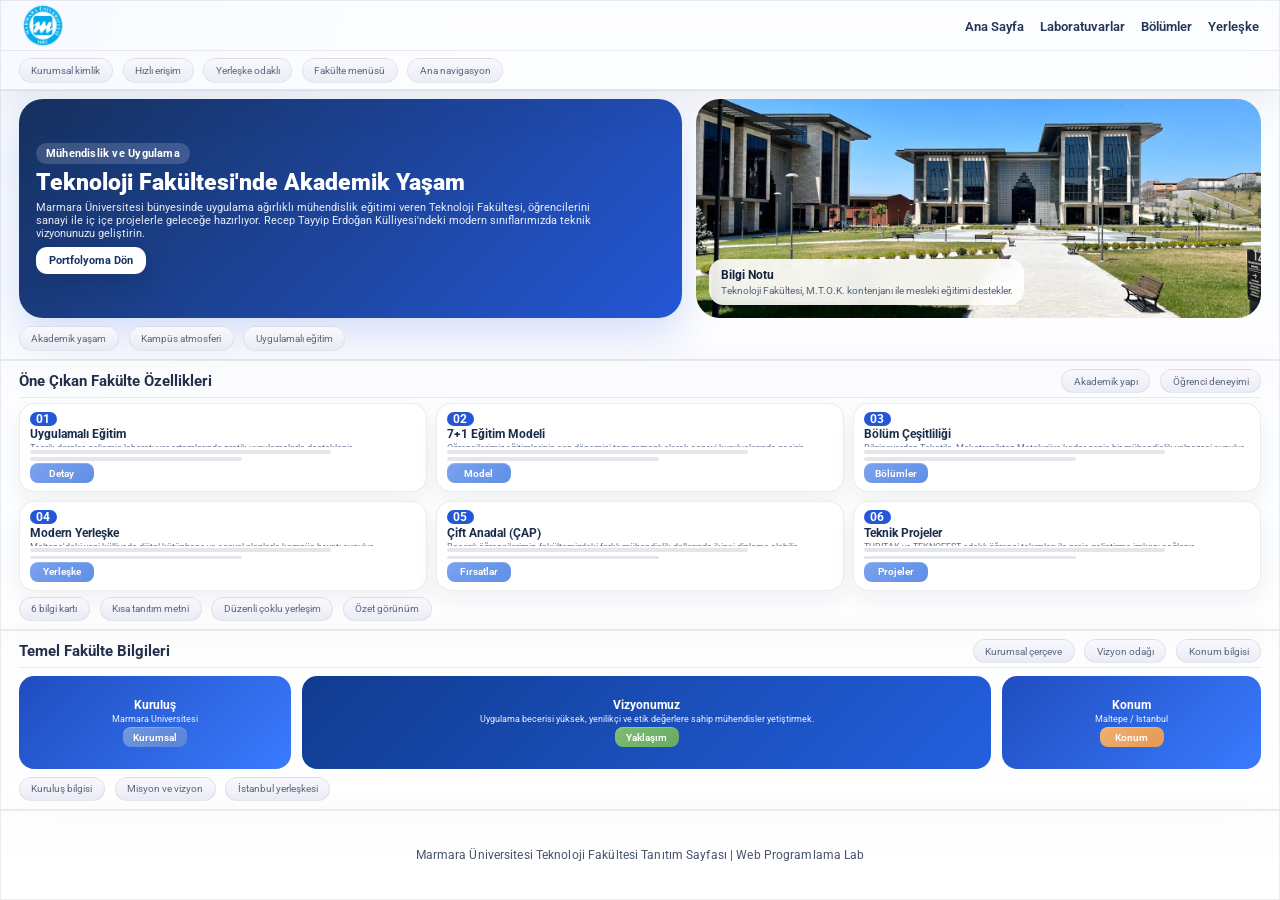
==== commit bca00b11: "Update index.html" ====
--- a/flexbox_odev/index.html
+++ b/flexbox_odev/index.html
@@ -37,16 +37,12 @@
                 <div class="hero-content">
                     <span class="hero-tag">Mühendislik ve Uygulama</span>
                     <h1>Teknoloji Fakültesi'nde Akademik Yaşam</h1>
-                   
                     <p>
                         Marmara Üniversitesi bünyesinde uygulama ağırlıklı mühendislik eğitimi veren 
                         Teknoloji Fakültesi, öğrencilerini sanayi ile iç içe projelerle geleceğe hazırlıyor. 
+                        Recep Tayyip Erdoğan Külliyesi'ndeki modern sınıflarımızda teknik vizyonunuzu geliştirin.
                     </p>
-                    
-                    <div class="hero-lines" aria-hidden="true">
-                        <span></span>
-                        <span></span>
-                    </div>
+
                     <a href="../index.html" class="back-btn">Portfolyoma Dön</a>
                 </div>
 
@@ -77,7 +73,7 @@
                 <article class="card">
                     <span class="card-no">01</span>
                     <h3>Uygulamalı Eğitim</h3>
-
+                    <p>Teorik dersler, gelişmiş laboratuvar ortamlarında pratik uygulamalarla desteklenir.</p>
                     <div class="card-lines" aria-hidden="true">
                         <span></span>
                         <span></span>
@@ -87,7 +83,7 @@
                 <article class="card">
                     <span class="card-no">02</span>
                     <h3>7+1 Eğitim Modeli</h3>
-
+                    <p>Öğrencilerimiz eğitimlerinin son dönemini tam zamanlı olarak sanayi kuruluşlarında geçirir.</p>
                     <div class="card-lines" aria-hidden="true">
                         <span></span>
                         <span></span>
@@ -97,7 +93,7 @@
                 <article class="card">
                     <span class="card-no">03</span>
                     <h3>Bölüm Çeşitliliği</h3>
-
+                    <p>Bilgisayardan Tekstile, Mekatronikten Metalurjiye kadar geniş bir mühendislik yelpazesi sunulur.</p>
                     <div class="card-lines" aria-hidden="true">
                         <span></span>
                         <span></span>
@@ -107,7 +103,7 @@
                 <article class="card">
                     <span class="card-no">04</span>
                     <h3>Modern Yerleşke</h3>
-
+                    <p>Maltepe'deki yeni külliyede dijital kütüphane ve sosyal alanlarla kampüs hayatı sunulur.</p>
                     <div class="card-lines" aria-hidden="true">
                         <span></span>
                         <span></span>
@@ -117,7 +113,7 @@
                 <article class="card">
                     <span class="card-no">05</span>
                     <h3>Çift Anadal (ÇAP)</h3>
-
+                    <p>Başarılı öğrencilerimiz, fakültemizdeki farklı mühendislik dallarında ikinci diploma alabilir.</p>
                     <div class="card-lines" aria-hidden="true">
                         <span></span>
                         <span></span>
@@ -127,7 +123,7 @@
                 <article class="card">
                     <span class="card-no">06</span>
                     <h3>Teknik Projeler</h3>
-
+                    <p>TÜBİTAK ve TEKNOFEST odaklı öğrenci takımları ile proje geliştirme imkanı sağlanır.</p>
                     <div class="card-lines" aria-hidden="true">
                         <span></span>
                         <span></span>
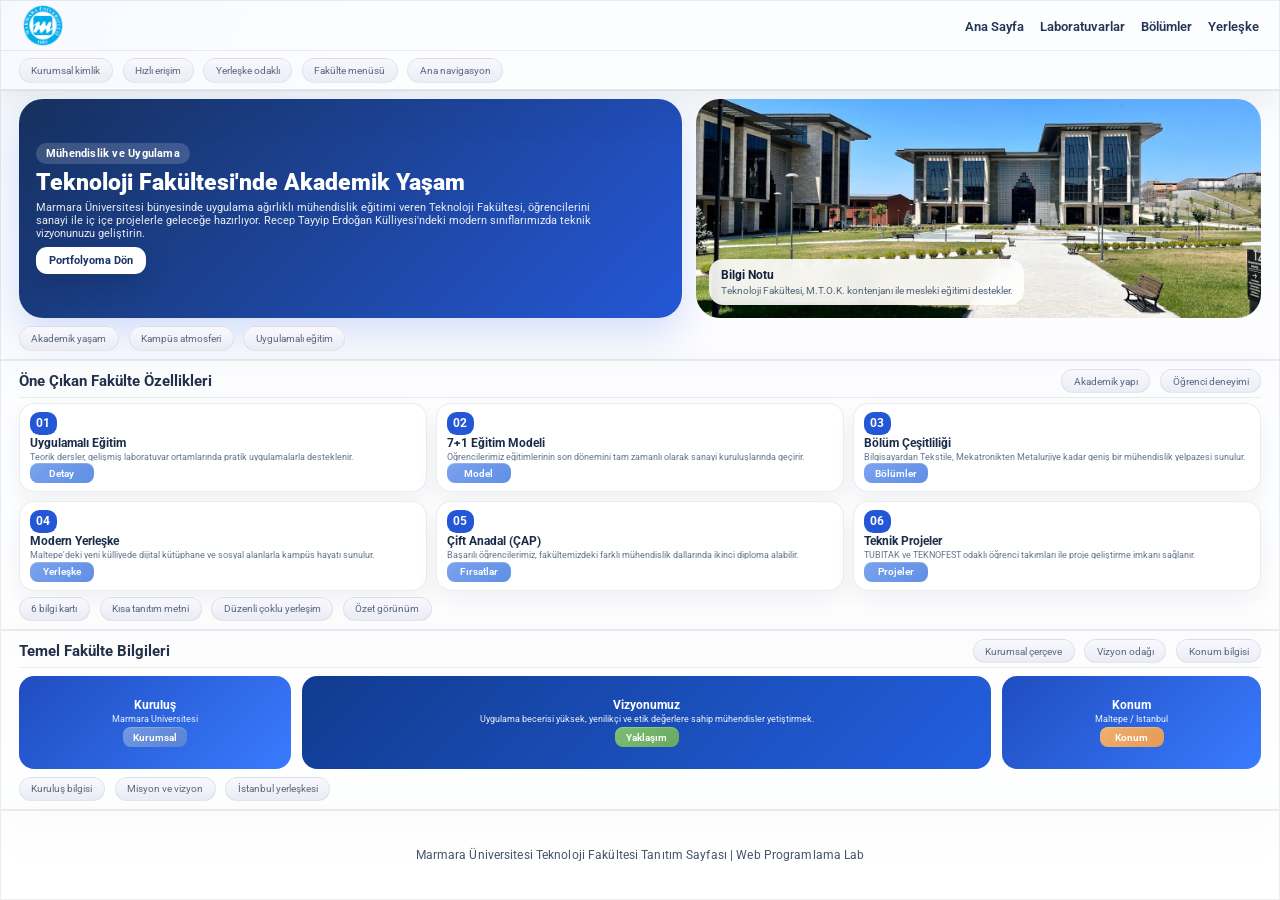
==== commit 9109751c: "Update index.html" ====
--- a/flexbox_odev/index.html
+++ b/flexbox_odev/index.html
@@ -74,60 +74,36 @@
                     <span class="card-no">01</span>
                     <h3>Uygulamalı Eğitim</h3>
                     <p>Teorik dersler, gelişmiş laboratuvar ortamlarında pratik uygulamalarla desteklenir.</p>
-                    <div class="card-lines" aria-hidden="true">
-                        <span></span>
-                        <span></span>
-                    </div>
                     <button class="mini-btn" type="button">Detay</button>
                 </article>
                 <article class="card">
                     <span class="card-no">02</span>
                     <h3>7+1 Eğitim Modeli</h3>
                     <p>Öğrencilerimiz eğitimlerinin son dönemini tam zamanlı olarak sanayi kuruluşlarında geçirir.</p>
-                    <div class="card-lines" aria-hidden="true">
-                        <span></span>
-                        <span></span>
-                    </div>
                     <button class="mini-btn" type="button">Model</button>
                 </article>
                 <article class="card">
                     <span class="card-no">03</span>
                     <h3>Bölüm Çeşitliliği</h3>
                     <p>Bilgisayardan Tekstile, Mekatronikten Metalurjiye kadar geniş bir mühendislik yelpazesi sunulur.</p>
-                    <div class="card-lines" aria-hidden="true">
-                        <span></span>
-                        <span></span>
-                    </div>
                     <button class="mini-btn" type="button">Bölümler</button>
                 </article>
                 <article class="card">
                     <span class="card-no">04</span>
                     <h3>Modern Yerleşke</h3>
                     <p>Maltepe'deki yeni külliyede dijital kütüphane ve sosyal alanlarla kampüs hayatı sunulur.</p>
-                    <div class="card-lines" aria-hidden="true">
-                        <span></span>
-                        <span></span>
-                    </div>
                     <button class="mini-btn" type="button">Yerleşke</button>
                 </article>
                 <article class="card">
                     <span class="card-no">05</span>
                     <h3>Çift Anadal (ÇAP)</h3>
                     <p>Başarılı öğrencilerimiz, fakültemizdeki farklı mühendislik dallarında ikinci diploma alabilir.</p>
-                    <div class="card-lines" aria-hidden="true">
-                        <span></span>
-                        <span></span>
-                    </div>
                     <button class="mini-btn" type="button">Fırsatlar</button>
                 </article>
                 <article class="card">
                     <span class="card-no">06</span>
                     <h3>Teknik Projeler</h3>
                     <p>TÜBİTAK ve TEKNOFEST odaklı öğrenci takımları ile proje geliştirme imkanı sağlanır.</p>
-                    <div class="card-lines" aria-hidden="true">
-                        <span></span>
-                        <span></span>
-                    </div>
                     <button class="mini-btn" type="button">Projeler</button>
                 </article>
             </div>
